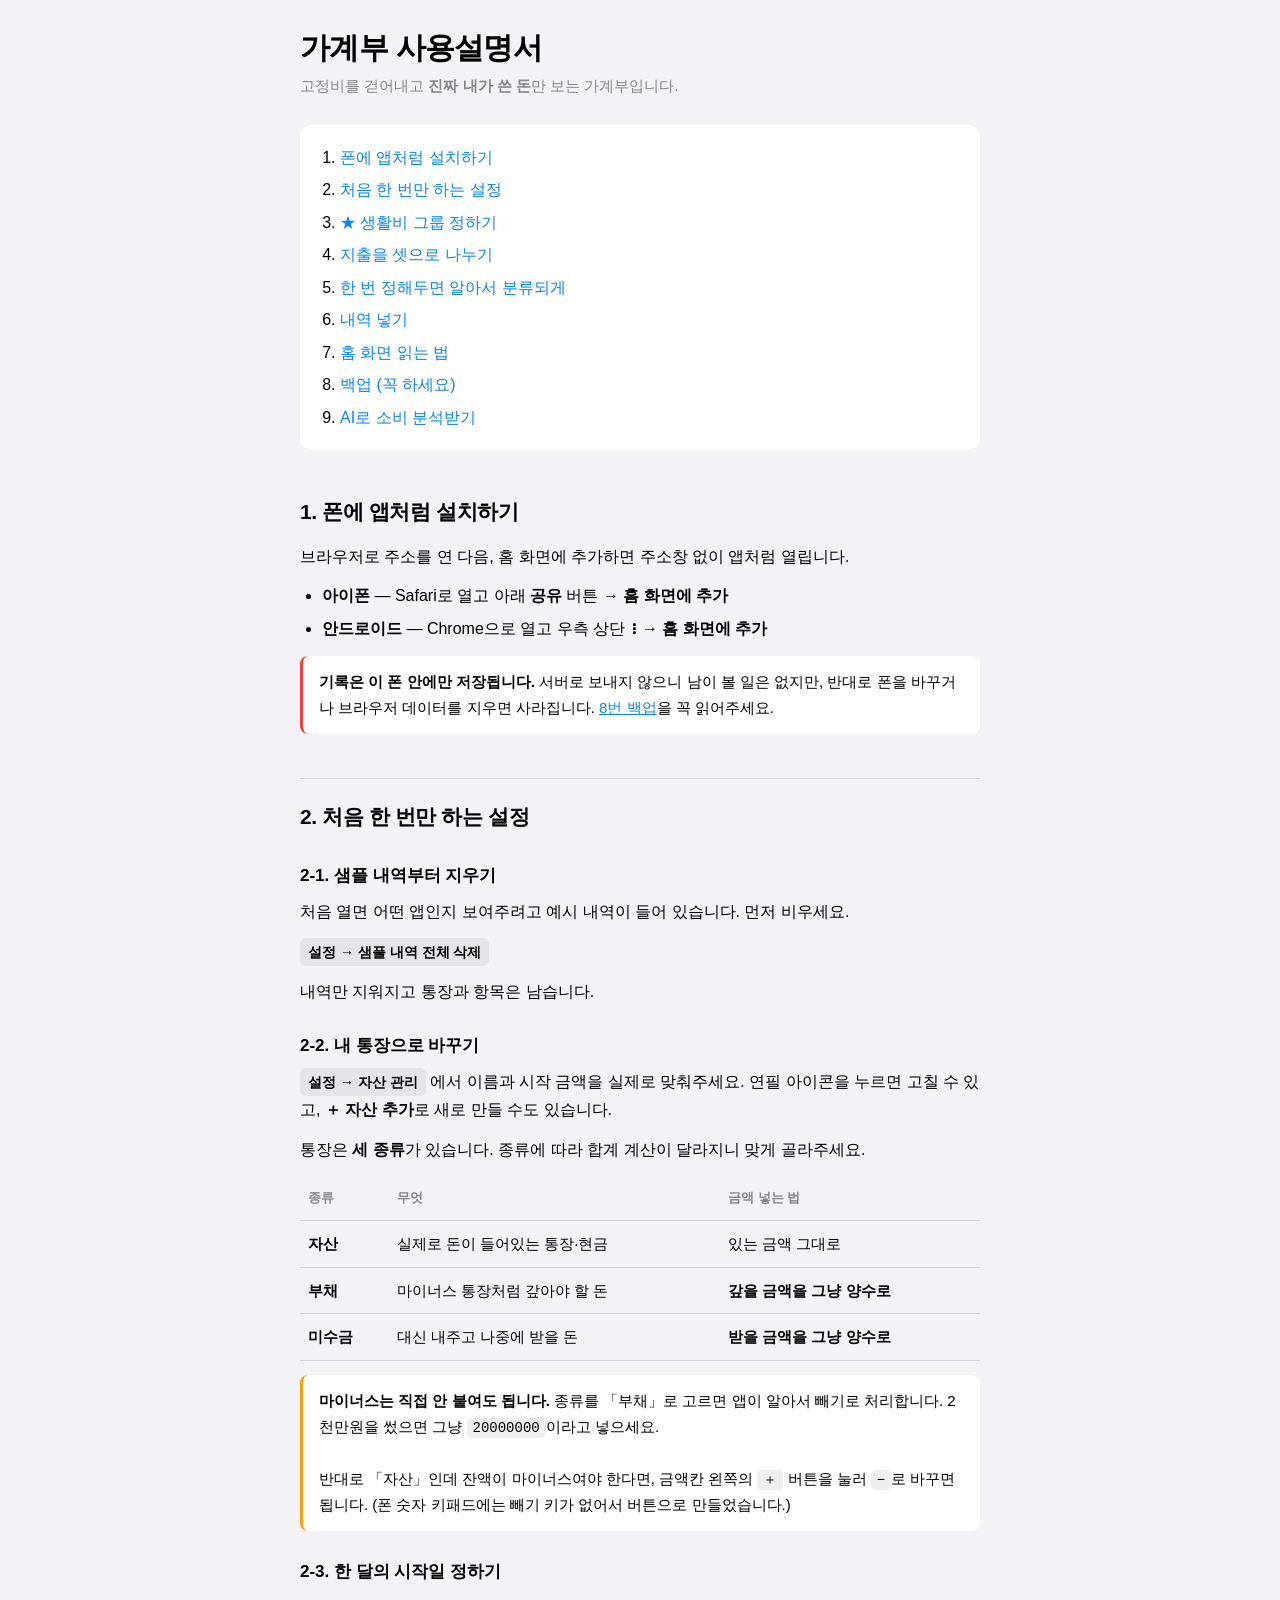
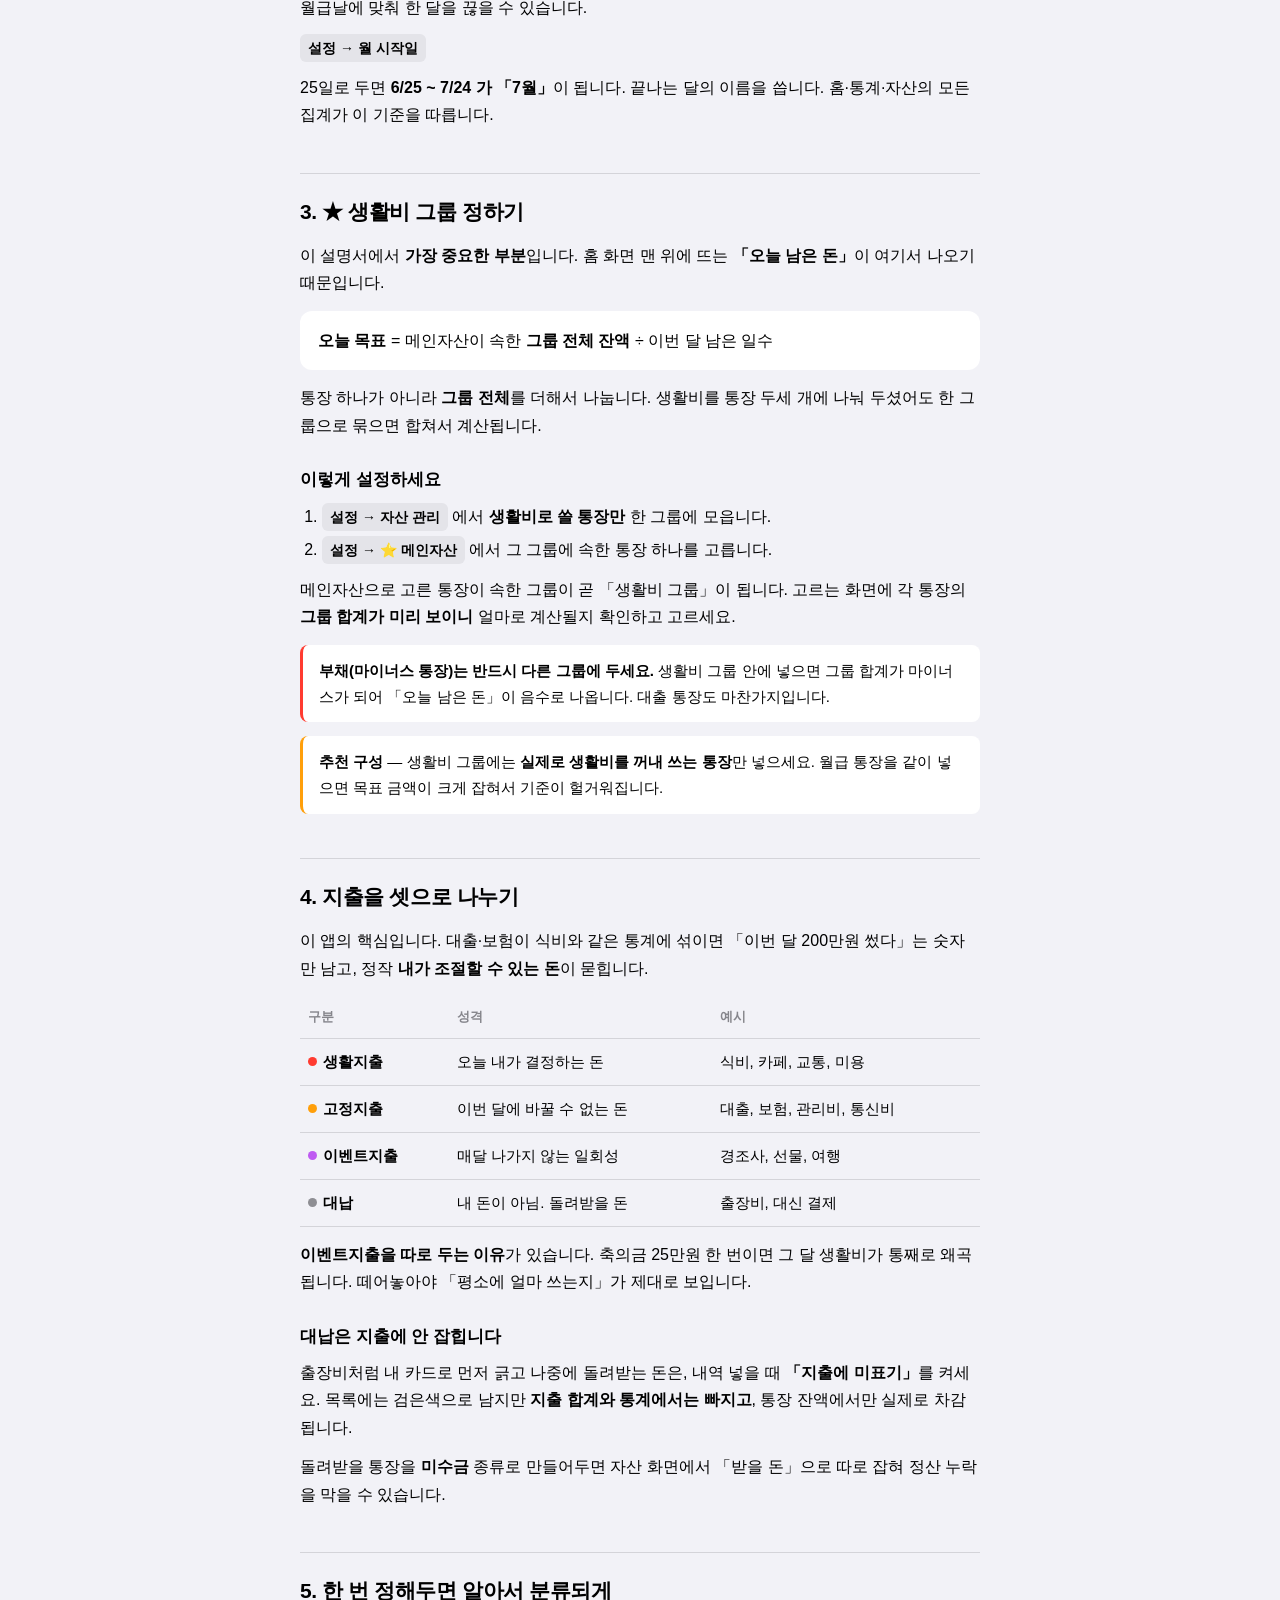
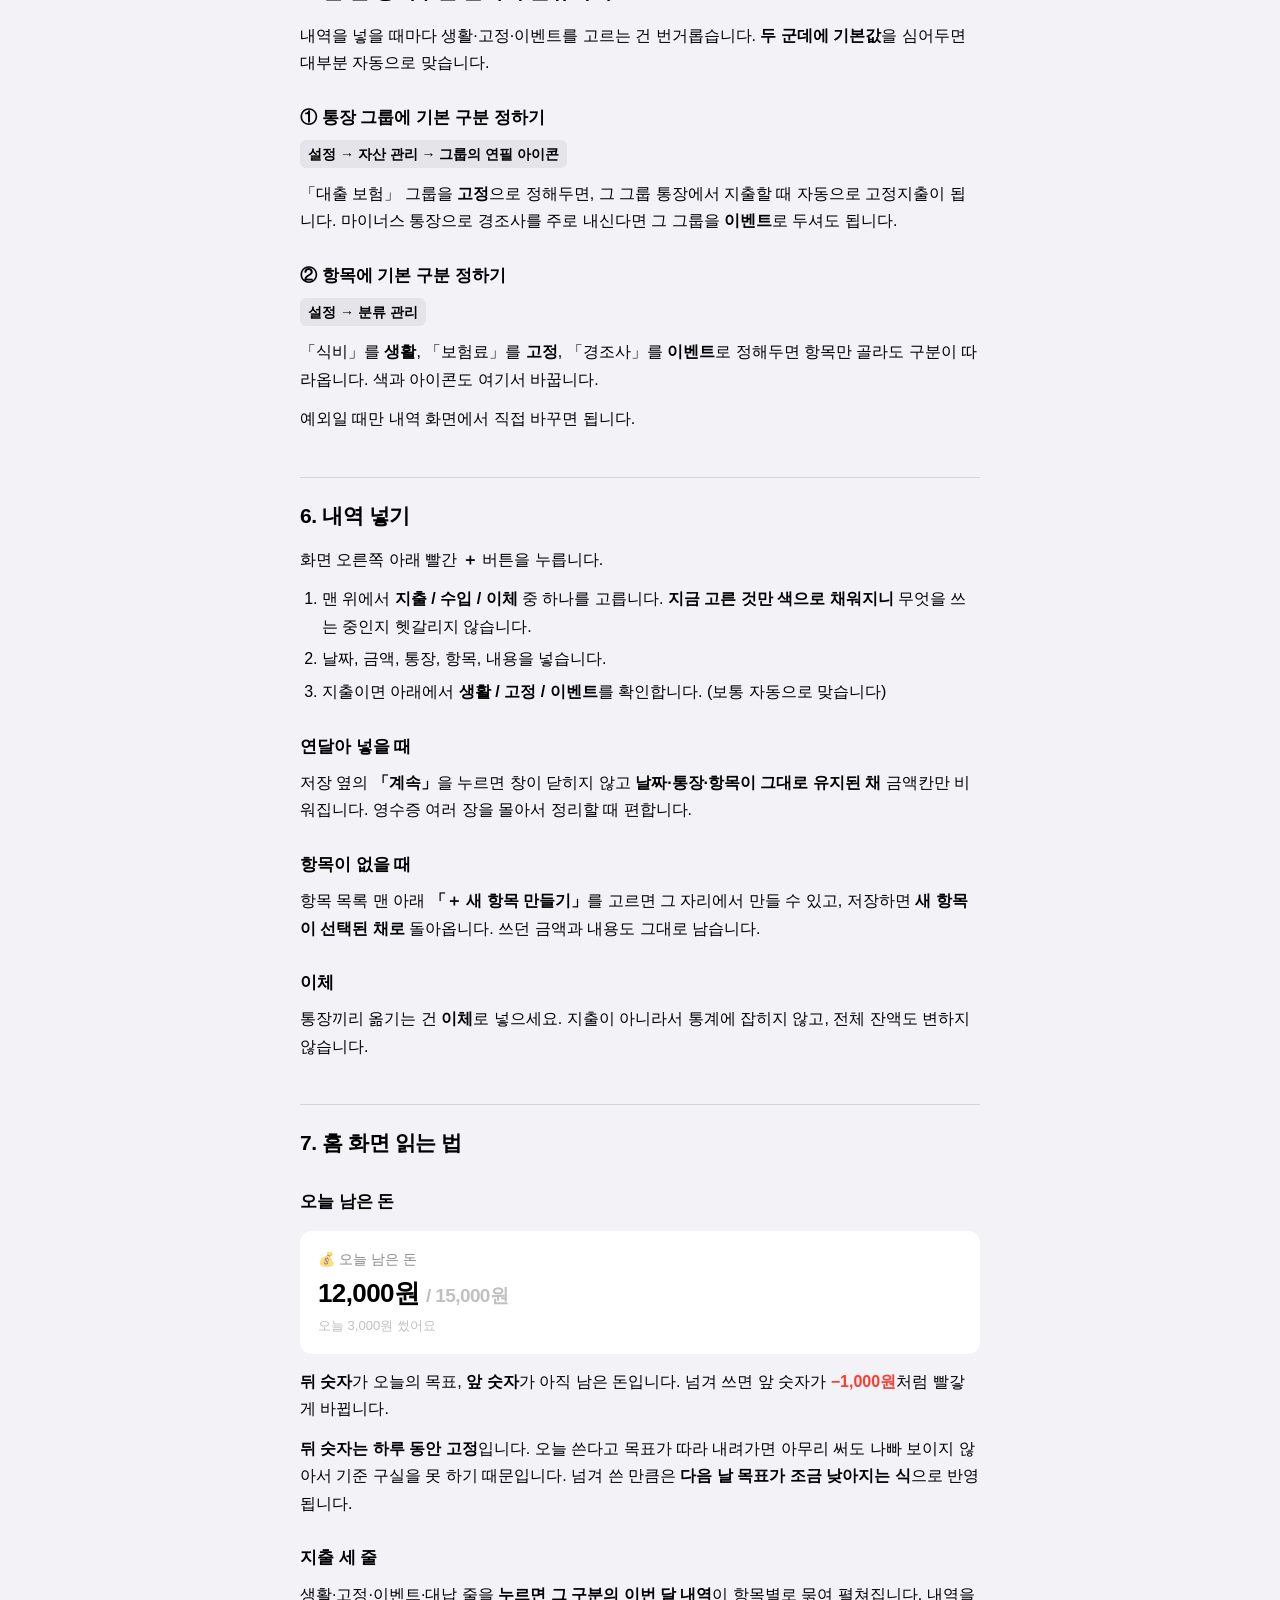
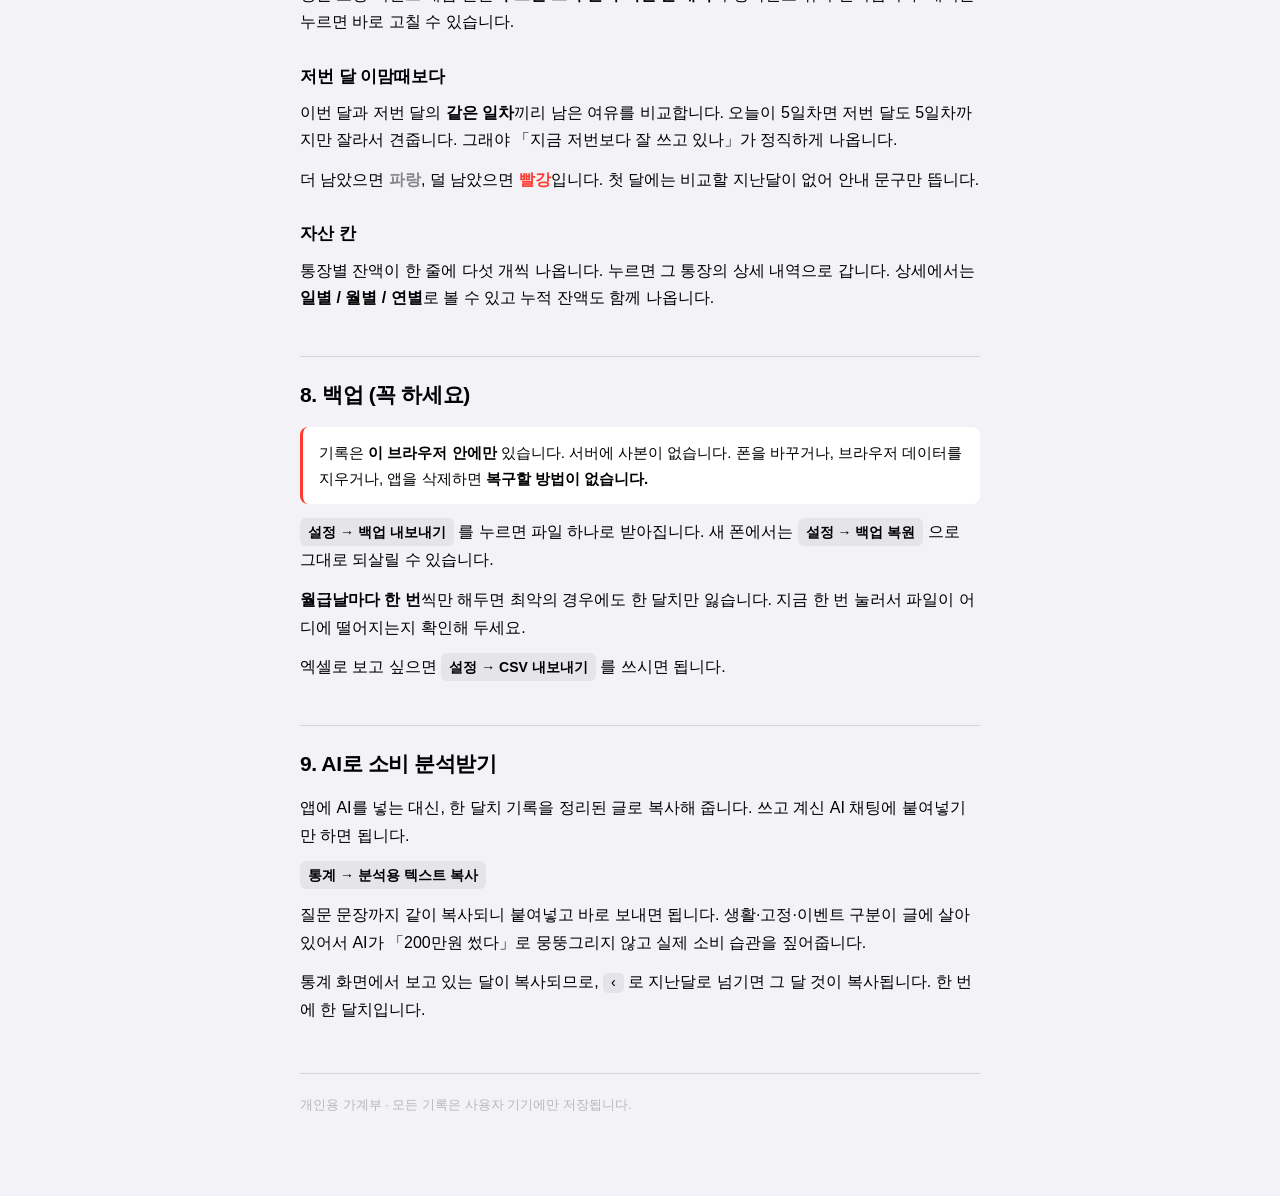
==== guide.html @ 05c611e8 "Docs: 사용설명서 페이지 추가 앱을 처음 접한 사람도 바로 쓸 수 있도록 guide.html 을 추가했다. 설정 맨 위에서 바로 열 수 있게 링크도 걸었다.  다룬 내용 - 홈" ====
<!DOCTYPE html>
<html lang="ko">
<head>
<meta charset="utf-8">
<title>가계부 사용설명서</title>
<meta name="viewport" content="width=device-width,initial-scale=1,viewport-fit=cover">
<meta name="theme-color" content="#F2F2F7" media="(prefers-color-scheme: light)">
<meta name="theme-color" content="#000000" media="(prefers-color-scheme: dark)">
<style>
:root{
  --bg:#F2F2F7; --card:#fff; --sep:rgba(60,60,67,.16);
  --label:#000; --label-2:rgba(60,60,67,.6); --label-3:rgba(60,60,67,.32);
  --fill:rgba(120,120,128,.12);
  --living:#FF3B30; --fixed:#FF9F0A; --event:#BF5AF2; --income:#0A84FF; --muted:#8E8E93;
}
@media (prefers-color-scheme:dark){
  :root{
    --bg:#000; --card:#1C1C1E; --sep:rgba(84,84,88,.5);
    --label:#fff; --label-2:rgba(235,235,245,.6); --label-3:rgba(235,235,245,.3);
    --fill:rgba(120,120,128,.24);
  }
}
*{box-sizing:border-box;-webkit-text-size-adjust:100%;}
body{
  margin:0;background:var(--bg);color:var(--label);
  font-family:-apple-system,BlinkMacSystemFont,"Apple SD Gothic Neo","Pretendard","Noto Sans KR",sans-serif;
  font-size:16px;line-height:1.72;-webkit-font-smoothing:antialiased;
}
.wrap{max-width:720px;margin:0 auto;padding:28px 20px 80px;}
h1{font-size:30px;line-height:1.3;letter-spacing:-.7px;margin:0 0 6px;}
.sub{color:var(--label-2);font-size:15px;margin:0 0 26px;}
h2{
  font-size:21px;letter-spacing:-.4px;margin:44px 0 12px;padding-top:20px;
  border-top:1px solid var(--sep);
}
h2:first-of-type{border-top:0;padding-top:0;}
h3{font-size:17px;margin:26px 0 8px;}
p{margin:0 0 12px;}
ul,ol{margin:0 0 12px;padding-left:22px;}
li{margin:5px 0;}
b{font-weight:600;}
code{
  background:var(--fill);padding:2px 6px;border-radius:5px;
  font-size:14px;font-family:ui-monospace,SFMono-Regular,Menlo,monospace;
}
a{color:var(--income);}
.card{background:var(--card);border-radius:12px;padding:16px 18px;margin:14px 0;}
.note{
  background:var(--card);border-left:3px solid var(--income);
  border-radius:8px;padding:13px 16px;margin:14px 0;font-size:15px;
}
.warn{border-left-color:var(--living);}
.tip{border-left-color:var(--fixed);}
table{width:100%;border-collapse:collapse;margin:14px 0;font-size:15px;}
th,td{text-align:left;padding:10px 8px;border-bottom:1px solid var(--sep);vertical-align:top;}
th{color:var(--label-2);font-weight:600;font-size:13px;}
.dot{display:inline-block;width:9px;height:9px;border-radius:50%;margin-right:6px;vertical-align:1px;}
.d-living{background:var(--living)} .d-fixed{background:var(--fixed)}
.d-event{background:var(--event)}  .d-pass{background:var(--muted)}
.path{
  display:inline-block;background:var(--fill);border-radius:6px;
  padding:2px 8px;font-size:14px;font-weight:600;white-space:nowrap;
}
.toc{background:var(--card);border-radius:12px;padding:14px 20px;margin:0 0 8px;}
.toc ol{margin:0;padding-left:20px;}
.toc a{text-decoration:none;}
.big{font-size:26px;font-weight:700;letter-spacing:-.6px;}
.mono{font-variant-numeric:tabular-nums;}
.screen{
  background:var(--card);border-radius:12px;padding:16px 18px;margin:14px 0;
  font-variant-numeric:tabular-nums;
}
.screen .row{display:flex;justify-content:space-between;padding:4px 0;font-size:15px;}
.c-living{color:var(--living)} .c-fixed{color:var(--fixed)}
.c-event{color:var(--event)} .c-muted{color:var(--muted)}
.c-2{color:var(--label-2)} .c-3{color:var(--label-3)}
footer{margin-top:50px;padding-top:20px;border-top:1px solid var(--sep);color:var(--label-3);font-size:13px;}
</style>
</head>
<body>
<div class="wrap">

<h1>가계부 사용설명서</h1>
<p class="sub">고정비를 걷어내고 <b>진짜 내가 쓴 돈</b>만 보는 가계부입니다.</p>

<div class="toc">
<ol>
  <li><a href="#start">폰에 앱처럼 설치하기</a></li>
  <li><a href="#setup">처음 한 번만 하는 설정</a></li>
  <li><a href="#group">★ 생활비 그룹 정하기</a></li>
  <li><a href="#bucket">지출을 셋으로 나누기</a></li>
  <li><a href="#auto">한 번 정해두면 알아서 분류되게</a></li>
  <li><a href="#add">내역 넣기</a></li>
  <li><a href="#home">홈 화면 읽는 법</a></li>
  <li><a href="#backup">백업 (꼭 하세요)</a></li>
  <li><a href="#ai">AI로 소비 분석받기</a></li>
</ol>
</div>


<h2 id="start">1. 폰에 앱처럼 설치하기</h2>
<p>브라우저로 주소를 연 다음, 홈 화면에 추가하면 주소창 없이 앱처럼 열립니다.</p>
<ul>
  <li><b>아이폰</b> — Safari로 열고 아래 <b>공유</b> 버튼 → <b>홈 화면에 추가</b></li>
  <li><b>안드로이드</b> — Chrome으로 열고 우측 상단 <b>⋮</b> → <b>홈 화면에 추가</b></li>
</ul>

<div class="note warn">
<b>기록은 이 폰 안에만 저장됩니다.</b> 서버로 보내지 않으니 남이 볼 일은 없지만,
반대로 폰을 바꾸거나 브라우저 데이터를 지우면 사라집니다.
<a href="#backup">8번 백업</a>을 꼭 읽어주세요.
</div>


<h2 id="setup">2. 처음 한 번만 하는 설정</h2>

<h3>2-1. 샘플 내역부터 지우기</h3>
<p>처음 열면 어떤 앱인지 보여주려고 예시 내역이 들어 있습니다. 먼저 비우세요.</p>
<p><span class="path">설정 → 샘플 내역 전체 삭제</span></p>
<p>내역만 지워지고 통장과 항목은 남습니다.</p>

<h3>2-2. 내 통장으로 바꾸기</h3>
<p><span class="path">설정 → 자산 관리</span> 에서 이름과 시작 금액을 실제로 맞춰주세요.
연필 아이콘을 누르면 고칠 수 있고, <b>＋ 자산 추가</b>로 새로 만들 수도 있습니다.</p>

<p>통장은 <b>세 종류</b>가 있습니다. 종류에 따라 합계 계산이 달라지니 맞게 골라주세요.</p>
<table>
<tr><th>종류</th><th>무엇</th><th>금액 넣는 법</th></tr>
<tr><td><b>자산</b></td><td>실제로 돈이 들어있는 통장·현금</td><td>있는 금액 그대로</td></tr>
<tr><td><b>부채</b></td><td>마이너스 통장처럼 갚아야 할 돈</td><td><b>갚을 금액을 그냥 양수로</b></td></tr>
<tr><td><b>미수금</b></td><td>대신 내주고 나중에 받을 돈</td><td><b>받을 금액을 그냥 양수로</b></td></tr>
</table>

<div class="note tip">
<b>마이너스는 직접 안 붙여도 됩니다.</b> 종류를 「부채」로 고르면 앱이 알아서 빼기로 처리합니다.
2천만원을 썼으면 그냥 <code>20000000</code>이라고 넣으세요.<br><br>
반대로 「자산」인데 잔액이 마이너스여야 한다면, 금액칸 왼쪽의
<code>＋</code> 버튼을 눌러 <code>−</code>로 바꾸면 됩니다.
(폰 숫자 키패드에는 빼기 키가 없어서 버튼으로 만들었습니다.)
</div>

<h3>2-3. 한 달의 시작일 정하기</h3>
<p>월급날에 맞춰 한 달을 끊을 수 있습니다.</p>
<p><span class="path">설정 → 월 시작일</span></p>
<p>25일로 두면 <b>6/25 ~ 7/24 가 「7월」</b>이 됩니다. 끝나는 달의 이름을 씁니다.
홈·통계·자산의 모든 집계가 이 기준을 따릅니다.</p>


<h2 id="group">3. ★ 생활비 그룹 정하기</h2>
<p>이 설명서에서 <b>가장 중요한 부분</b>입니다.
홈 화면 맨 위에 뜨는 <b>「오늘 남은 돈」</b>이 여기서 나오기 때문입니다.</p>

<div class="card">
<p style="margin:0"><b>오늘 목표</b> = 메인자산이 속한 <b>그룹 전체 잔액</b> ÷ 이번 달 남은 일수</p>
</div>

<p>통장 하나가 아니라 <b>그룹 전체</b>를 더해서 나눕니다.
생활비를 통장 두세 개에 나눠 두셨어도 한 그룹으로 묶으면 합쳐서 계산됩니다.</p>

<h3>이렇게 설정하세요</h3>
<ol>
  <li><span class="path">설정 → 자산 관리</span> 에서 <b>생활비로 쓸 통장만</b> 한 그룹에 모읍니다.</li>
  <li><span class="path">설정 → ⭐ 메인자산</span> 에서 그 그룹에 속한 통장 하나를 고릅니다.</li>
</ol>
<p>메인자산으로 고른 통장이 속한 그룹이 곧 「생활비 그룹」이 됩니다.
고르는 화면에 각 통장의 <b>그룹 합계가 미리 보이니</b> 얼마로 계산될지 확인하고 고르세요.</p>

<div class="note warn">
<b>부채(마이너스 통장)는 반드시 다른 그룹에 두세요.</b>
생활비 그룹 안에 넣으면 그룹 합계가 마이너스가 되어
「오늘 남은 돈」이 음수로 나옵니다. 대출 통장도 마찬가지입니다.
</div>

<div class="note tip">
<b>추천 구성</b> — 생활비 그룹에는 <b>실제로 생활비를 꺼내 쓰는 통장</b>만 넣으세요.
월급 통장을 같이 넣으면 목표 금액이 크게 잡혀서 기준이 헐거워집니다.
</div>


<h2 id="bucket">4. 지출을 셋으로 나누기</h2>
<p>이 앱의 핵심입니다. 대출·보험이 식비와 같은 통계에 섞이면
「이번 달 200만원 썼다」는 숫자만 남고, 정작 <b>내가 조절할 수 있는 돈</b>이 묻힙니다.</p>

<table>
<tr><th>구분</th><th>성격</th><th>예시</th></tr>
<tr>
  <td><span class="dot d-living"></span><b>생활지출</b></td>
  <td>오늘 내가 결정하는 돈</td>
  <td>식비, 카페, 교통, 미용</td>
</tr>
<tr>
  <td><span class="dot d-fixed"></span><b>고정지출</b></td>
  <td>이번 달에 바꿀 수 없는 돈</td>
  <td>대출, 보험, 관리비, 통신비</td>
</tr>
<tr>
  <td><span class="dot d-event"></span><b>이벤트지출</b></td>
  <td>매달 나가지 않는 일회성</td>
  <td>경조사, 선물, 여행</td>
</tr>
<tr>
  <td><span class="dot d-pass"></span><b>대납</b></td>
  <td>내 돈이 아님. 돌려받을 돈</td>
  <td>출장비, 대신 결제</td>
</tr>
</table>

<p><b>이벤트지출을 따로 두는 이유</b>가 있습니다.
축의금 25만원 한 번이면 그 달 생활비가 통째로 왜곡됩니다.
떼어놓아야 「평소에 얼마 쓰는지」가 제대로 보입니다.</p>

<h3>대납은 지출에 안 잡힙니다</h3>
<p>출장비처럼 내 카드로 먼저 긁고 나중에 돌려받는 돈은,
내역 넣을 때 <b>「지출에 미표기」</b>를 켜세요.
목록에는 검은색으로 남지만 <b>지출 합계와 통계에서는 빠지고</b>,
통장 잔액에서만 실제로 차감됩니다.</p>
<p>돌려받을 통장을 <b>미수금</b> 종류로 만들어두면
자산 화면에서 「받을 돈」으로 따로 잡혀 정산 누락을 막을 수 있습니다.</p>


<h2 id="auto">5. 한 번 정해두면 알아서 분류되게</h2>
<p>내역을 넣을 때마다 생활·고정·이벤트를 고르는 건 번거롭습니다.
<b>두 군데에 기본값</b>을 심어두면 대부분 자동으로 맞습니다.</p>

<h3>① 통장 그룹에 기본 구분 정하기</h3>
<p><span class="path">설정 → 자산 관리 → 그룹의 연필 아이콘</span></p>
<p>「대출 보험」 그룹을 <b>고정</b>으로 정해두면,
그 그룹 통장에서 지출할 때 자동으로 고정지출이 됩니다.
마이너스 통장으로 경조사를 주로 내신다면 그 그룹을 <b>이벤트</b>로 두셔도 됩니다.</p>

<h3>② 항목에 기본 구분 정하기</h3>
<p><span class="path">설정 → 분류 관리</span></p>
<p>「식비」를 <b>생활</b>, 「보험료」를 <b>고정</b>, 「경조사」를 <b>이벤트</b>로 정해두면
항목만 골라도 구분이 따라옵니다. 색과 아이콘도 여기서 바꿉니다.</p>

<p>예외일 때만 내역 화면에서 직접 바꾸면 됩니다.</p>


<h2 id="add">6. 내역 넣기</h2>
<p>화면 오른쪽 아래 빨간 <b>＋</b> 버튼을 누릅니다.</p>
<ol>
  <li>맨 위에서 <b>지출 / 수입 / 이체</b> 중 하나를 고릅니다.
      <b>지금 고른 것만 색으로 채워지니</b> 무엇을 쓰는 중인지 헷갈리지 않습니다.</li>
  <li>날짜, 금액, 통장, 항목, 내용을 넣습니다.</li>
  <li>지출이면 아래에서 <b>생활 / 고정 / 이벤트</b>를 확인합니다. (보통 자동으로 맞습니다)</li>
</ol>

<h3>연달아 넣을 때</h3>
<p>저장 옆의 <b>「계속」</b>을 누르면 창이 닫히지 않고
<b>날짜·통장·항목이 그대로 유지된 채</b> 금액칸만 비워집니다.
영수증 여러 장을 몰아서 정리할 때 편합니다.</p>

<h3>항목이 없을 때</h3>
<p>항목 목록 맨 아래 <b>「＋ 새 항목 만들기」</b>를 고르면
그 자리에서 만들 수 있고, 저장하면 <b>새 항목이 선택된 채로</b> 돌아옵니다.
쓰던 금액과 내용도 그대로 남습니다.</p>

<h3>이체</h3>
<p>통장끼리 옮기는 건 <b>이체</b>로 넣으세요. 지출이 아니라서 통계에 잡히지 않고,
전체 잔액도 변하지 않습니다.</p>


<h2 id="home">7. 홈 화면 읽는 법</h2>

<h3>오늘 남은 돈</h3>
<div class="screen">
  <div class="c-2" style="font-size:14px">💰 오늘 남은 돈</div>
  <div class="big mono">12,000원 <span class="c-3" style="font-size:19px">/ 15,000원</span></div>
  <div class="c-3" style="font-size:13px">오늘 3,000원 썼어요</div>
</div>
<p><b>뒤 숫자</b>가 오늘의 목표, <b>앞 숫자</b>가 아직 남은 돈입니다.
넘겨 쓰면 앞 숫자가 <span class="c-living"><b>−1,000원</b></span>처럼 빨갛게 바뀝니다.</p>
<p><b>뒤 숫자는 하루 동안 고정</b>입니다. 오늘 쓴다고 목표가 따라 내려가면
아무리 써도 나빠 보이지 않아서 기준 구실을 못 하기 때문입니다.
넘겨 쓴 만큼은 <b>다음 날 목표가 조금 낮아지는 식</b>으로 반영됩니다.</p>

<h3>지출 세 줄</h3>
<p>생활·고정·이벤트·대납 줄을 <b>누르면 그 구분의 이번 달 내역</b>이
항목별로 묶여 펼쳐집니다. 내역을 누르면 바로 고칠 수 있습니다.</p>

<h3>저번 달 이맘때보다</h3>
<p>이번 달과 저번 달의 <b>같은 일차</b>끼리 남은 여유를 비교합니다.
오늘이 5일차면 저번 달도 5일차까지만 잘라서 견줍니다.
그래야 「지금 저번보다 잘 쓰고 있나」가 정직하게 나옵니다.</p>
<p>더 남았으면 <span class="c-2"><b>파랑</b></span>,
덜 남았으면 <span class="c-living"><b>빨강</b></span>입니다.
첫 달에는 비교할 지난달이 없어 안내 문구만 뜹니다.</p>

<h3>자산 칸</h3>
<p>통장별 잔액이 한 줄에 다섯 개씩 나옵니다. 누르면 그 통장의 상세 내역으로 갑니다.
상세에서는 <b>일별 / 월별 / 연별</b>로 볼 수 있고 누적 잔액도 함께 나옵니다.</p>


<h2 id="backup">8. 백업 (꼭 하세요)</h2>
<div class="note warn">
기록은 <b>이 브라우저 안에만</b> 있습니다. 서버에 사본이 없습니다.
폰을 바꾸거나, 브라우저 데이터를 지우거나, 앱을 삭제하면 <b>복구할 방법이 없습니다.</b>
</div>
<p><span class="path">설정 → 백업 내보내기</span> 를 누르면 파일 하나로 받아집니다.
새 폰에서는 <span class="path">설정 → 백업 복원</span> 으로 그대로 되살릴 수 있습니다.</p>
<p><b>월급날마다 한 번</b>씩만 해두면 최악의 경우에도 한 달치만 잃습니다.
지금 한 번 눌러서 파일이 어디에 떨어지는지 확인해 두세요.</p>
<p>엑셀로 보고 싶으면 <span class="path">설정 → CSV 내보내기</span> 를 쓰시면 됩니다.</p>


<h2 id="ai">9. AI로 소비 분석받기</h2>
<p>앱에 AI를 넣는 대신, 한 달치 기록을 정리된 글로 복사해 줍니다.
쓰고 계신 AI 채팅에 붙여넣기만 하면 됩니다.</p>
<p><span class="path">통계 → 분석용 텍스트 복사</span></p>
<p>질문 문장까지 같이 복사되니 붙여넣고 바로 보내면 됩니다.
생활·고정·이벤트 구분이 글에 살아 있어서
AI가 「200만원 썼다」로 뭉뚱그리지 않고 실제 소비 습관을 짚어줍니다.</p>
<p>통계 화면에서 보고 있는 달이 복사되므로,
<code>‹</code> 로 지난달로 넘기면 그 달 것이 복사됩니다. 한 번에 한 달치입니다.</p>

<footer>
개인용 가계부 · 모든 기록은 사용자 기기에만 저장됩니다.
</footer>

</div>
</body>
</html>
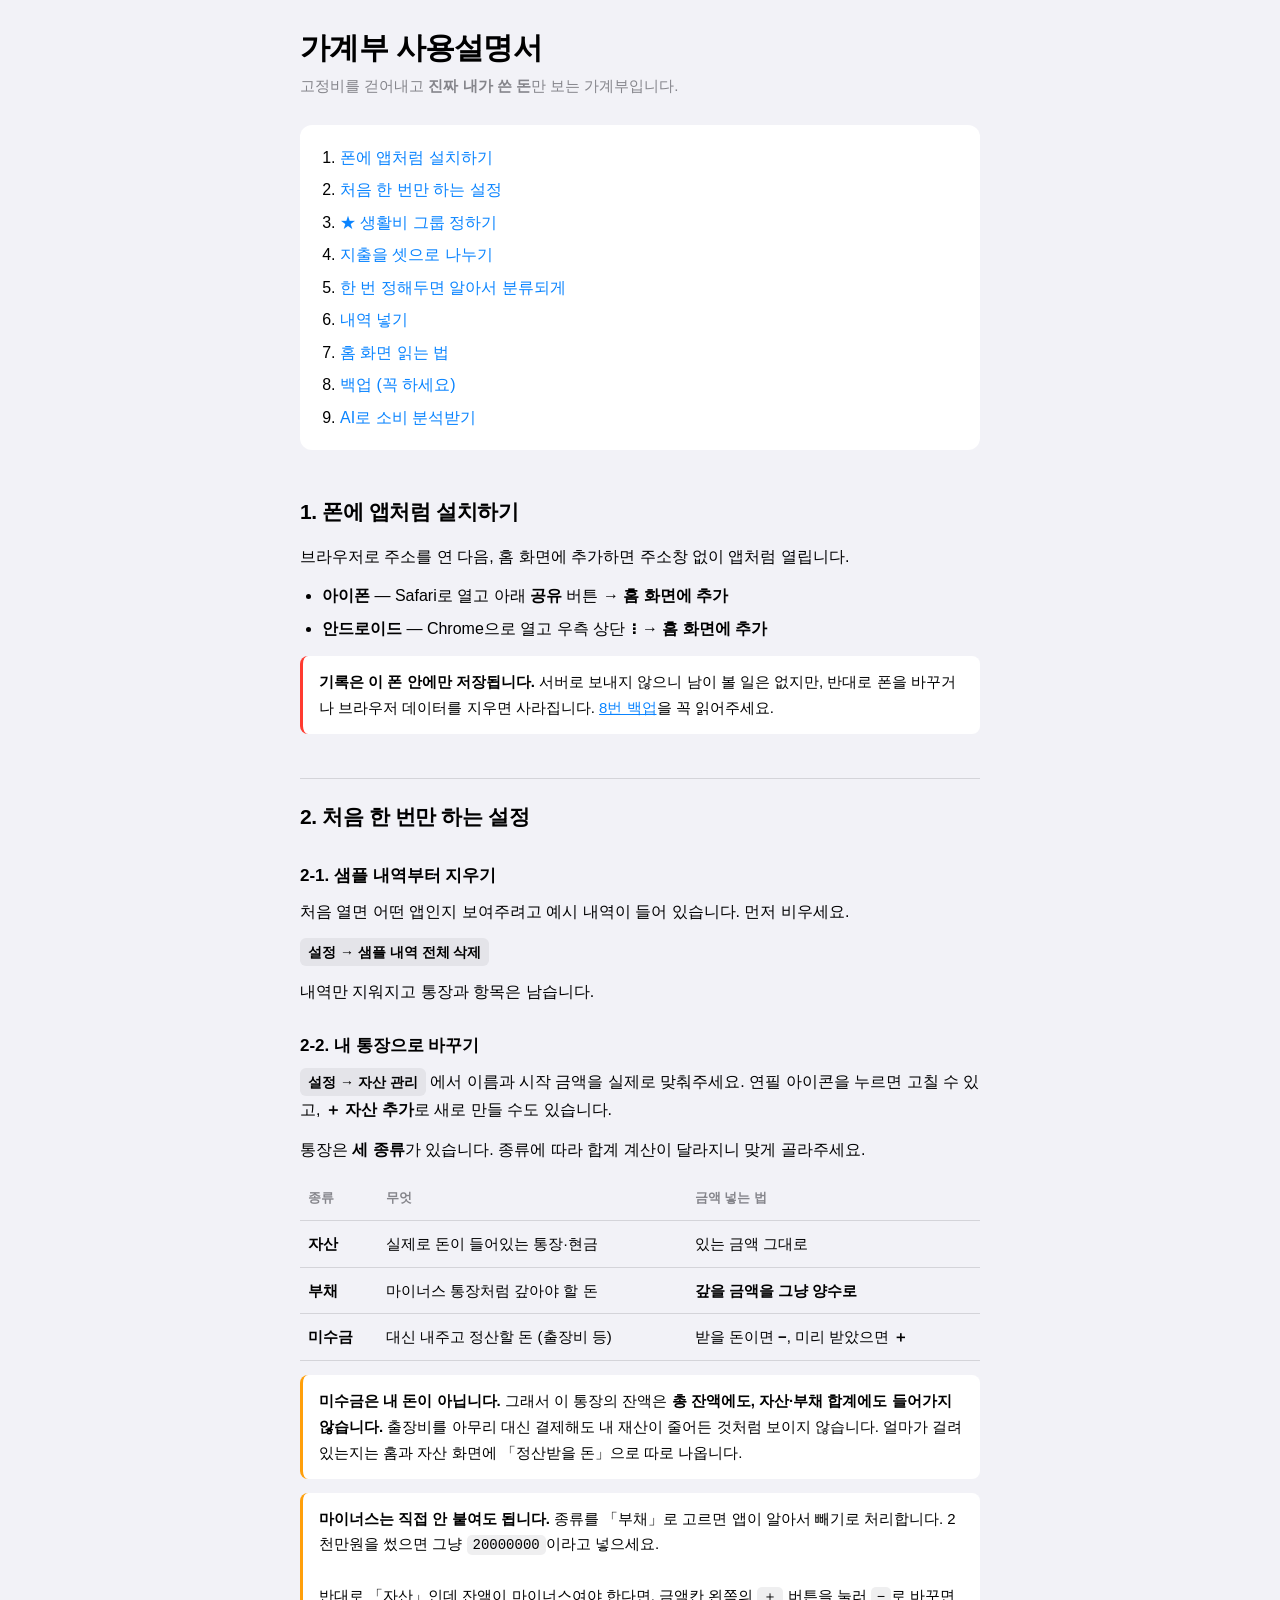
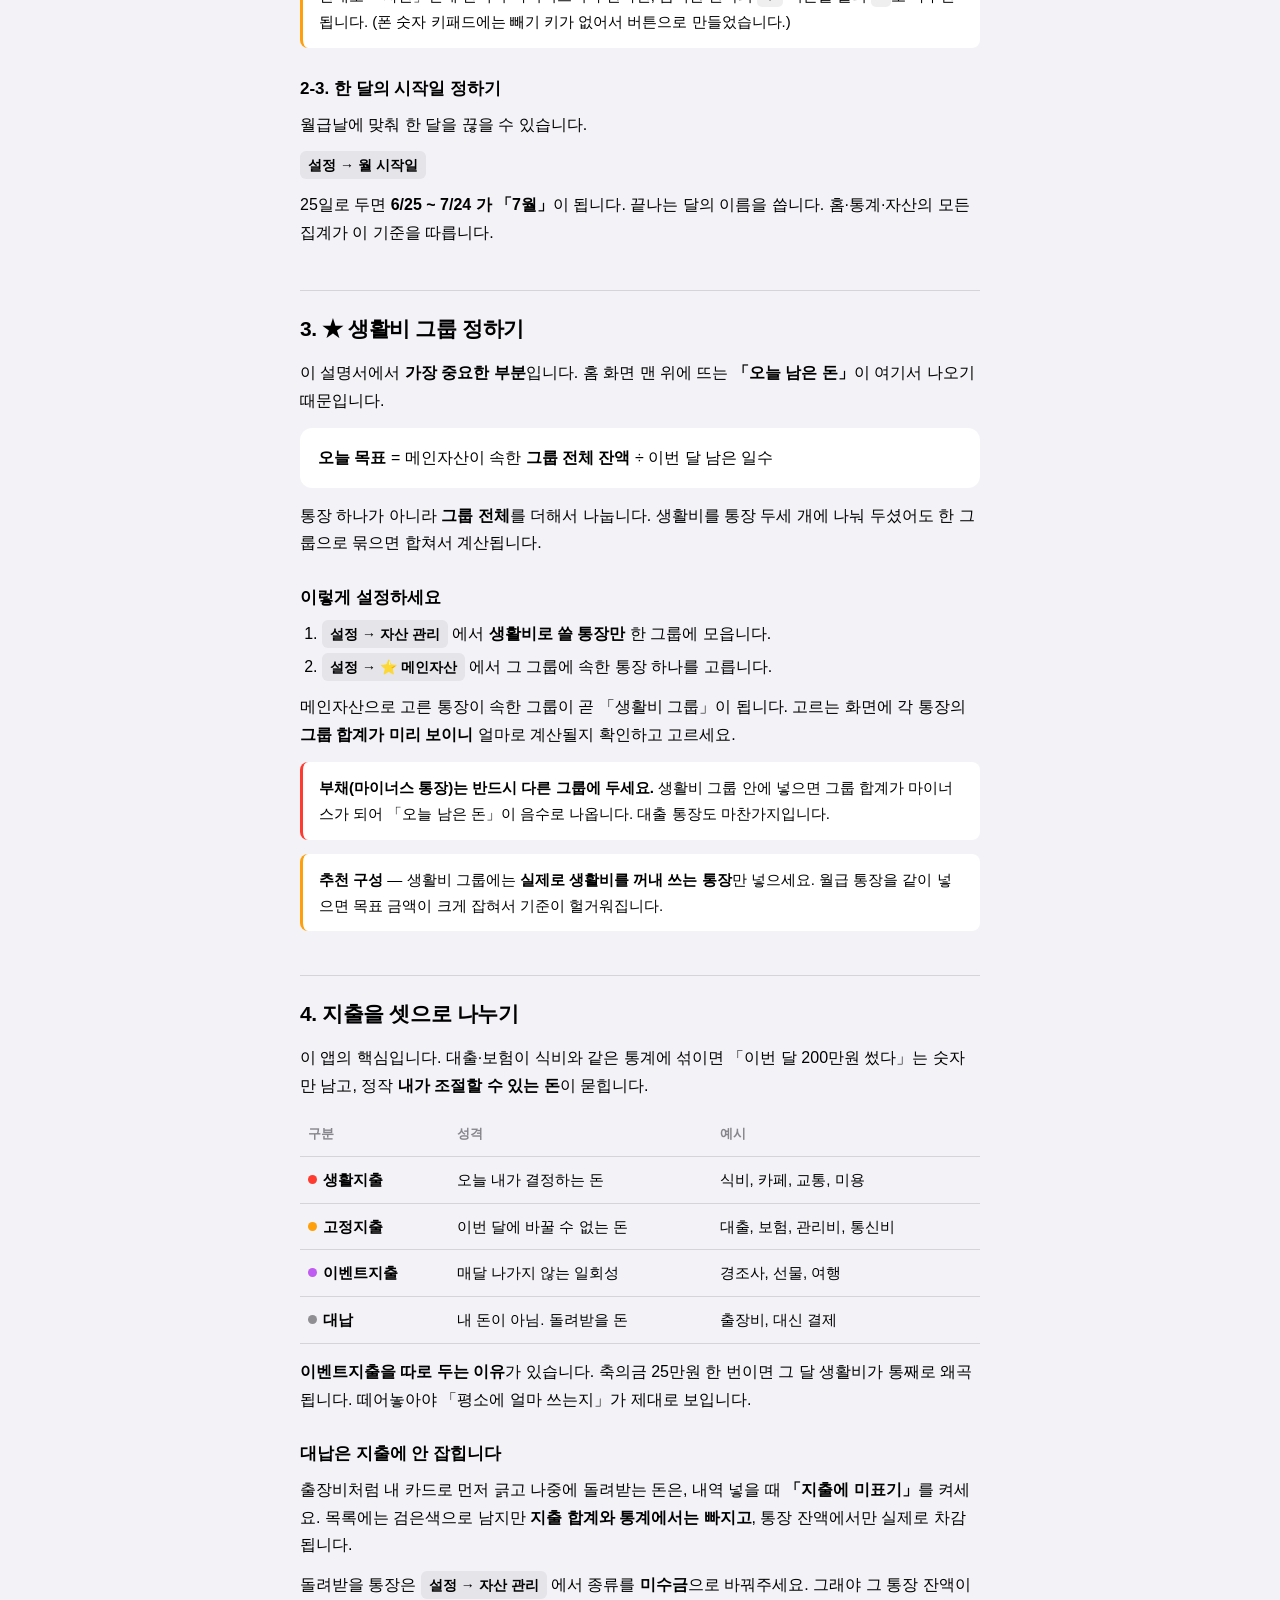
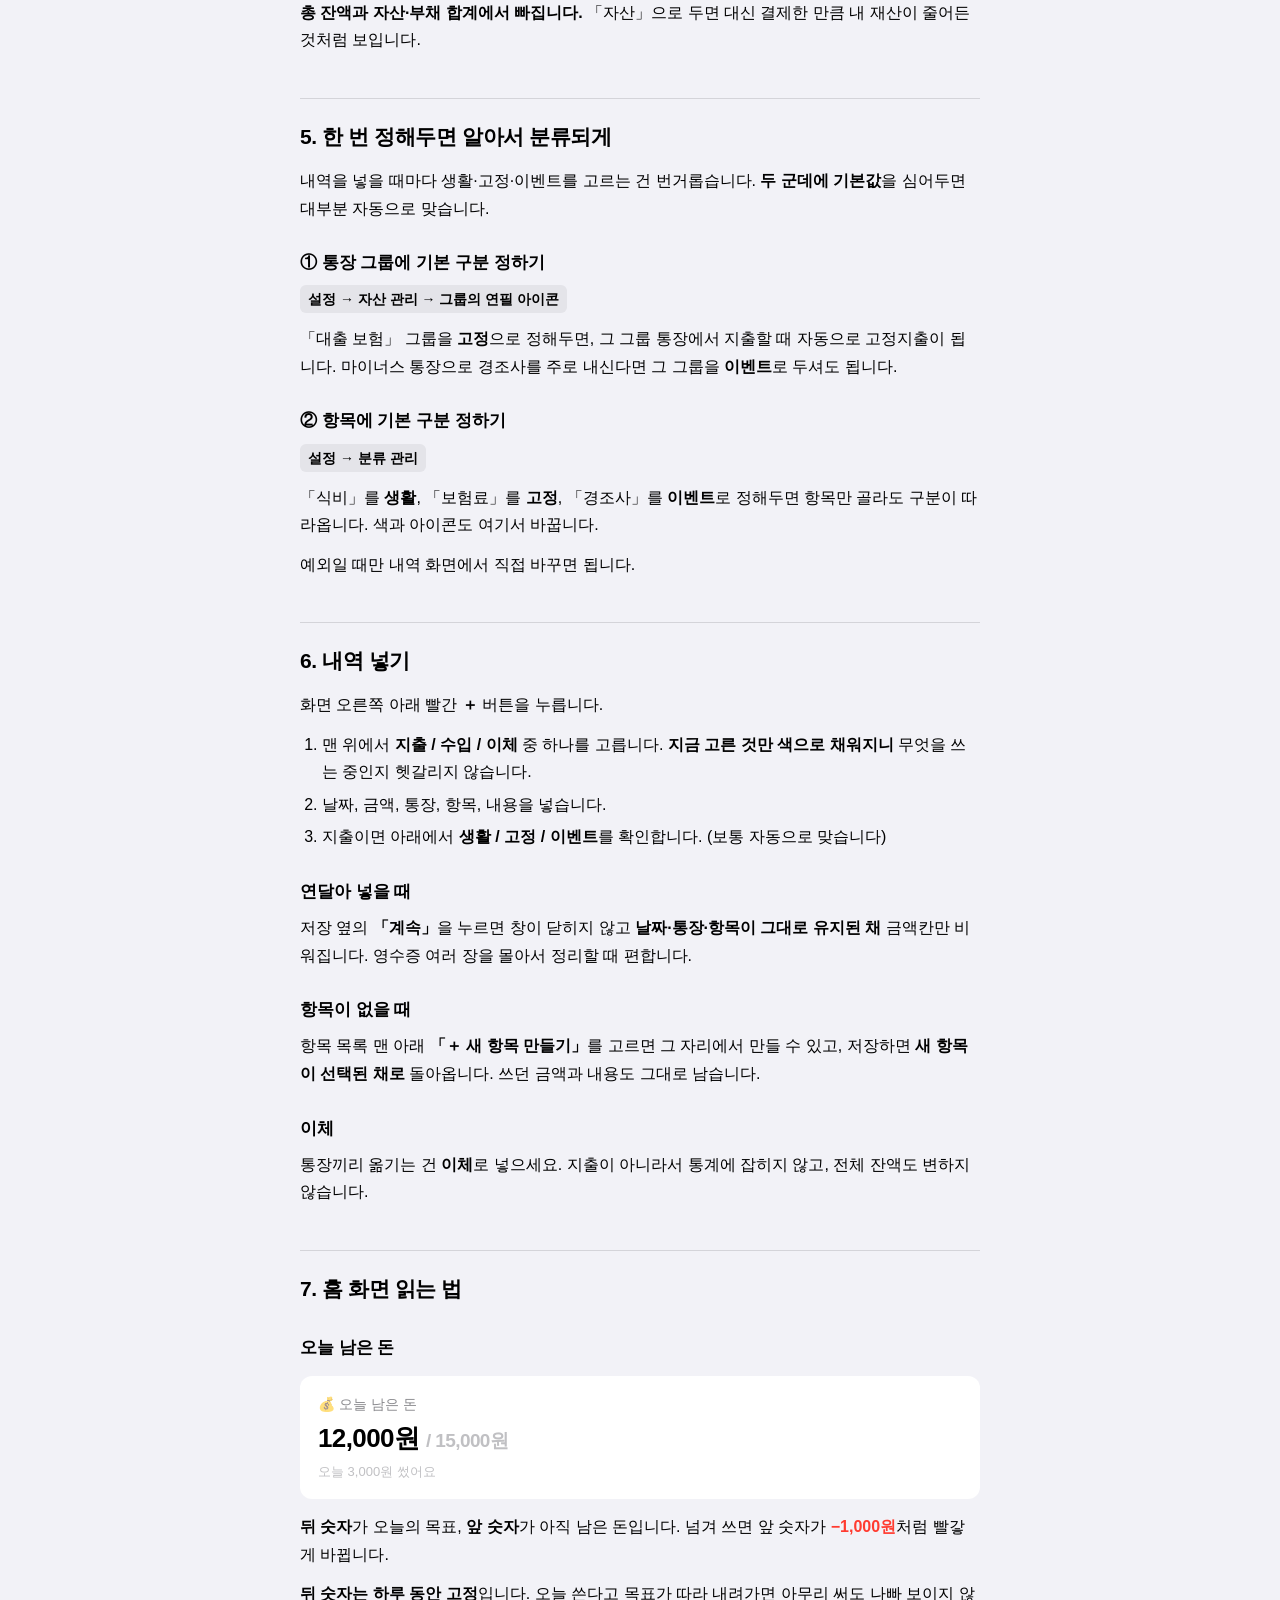
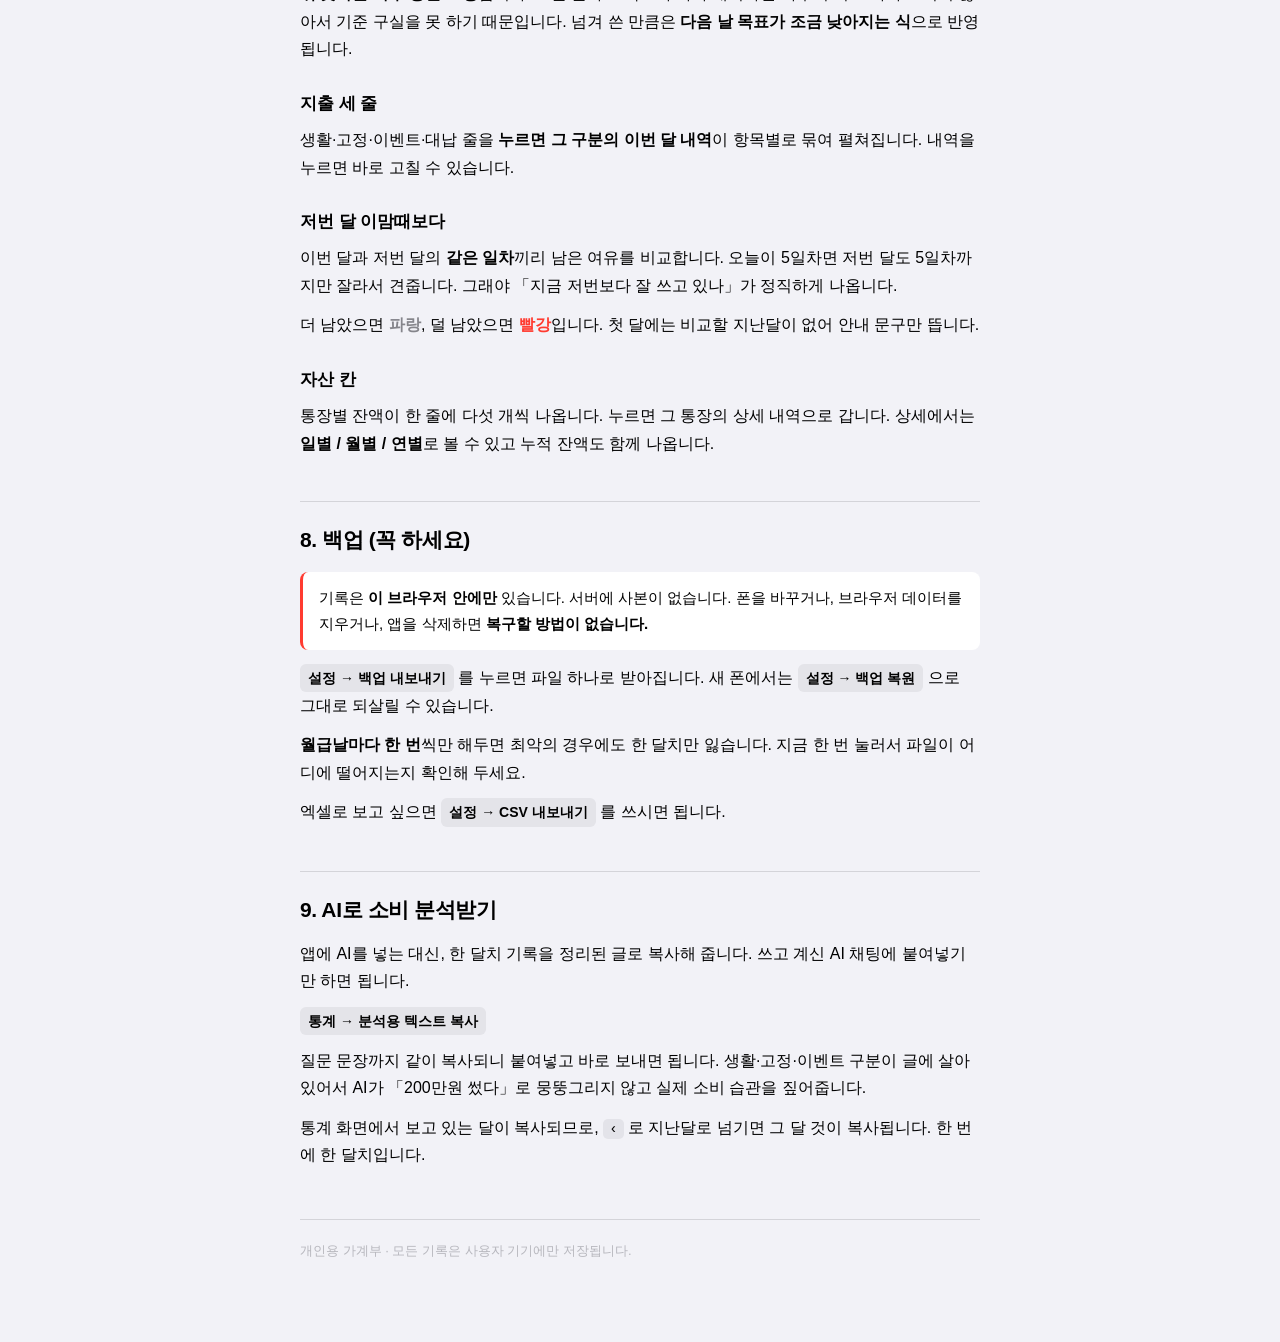
==== commit 268ed640: "Fix: 대납(미수금) 계정이 부호에 상관없이 총액에서 빠지게 대납 지출은 지출 합계에 안 잡히지만, 그 돈이 나간 통장을 「자산」 종류로 두면 잔액이 마이너스로 쌓여 총 잔액과 " ====
--- a/guide.html
+++ b/guide.html
@@ -128,8 +128,15 @@
 <tr><th>종류</th><th>무엇</th><th>금액 넣는 법</th></tr>
 <tr><td><b>자산</b></td><td>실제로 돈이 들어있는 통장·현금</td><td>있는 금액 그대로</td></tr>
 <tr><td><b>부채</b></td><td>마이너스 통장처럼 갚아야 할 돈</td><td><b>갚을 금액을 그냥 양수로</b></td></tr>
-<tr><td><b>미수금</b></td><td>대신 내주고 나중에 받을 돈</td><td><b>받을 금액을 그냥 양수로</b></td></tr>
+<tr><td><b>미수금</b></td><td>대신 내주고 정산할 돈 (출장비 등)</td><td>받을 돈이면 <b>−</b>, 미리 받았으면 <b>＋</b></td></tr>
 </table>
+
+<div class="note tip">
+<b>미수금은 내 돈이 아닙니다.</b> 그래서 이 통장의 잔액은
+<b>총 잔액에도, 자산·부채 합계에도 들어가지 않습니다.</b>
+출장비를 아무리 대신 결제해도 내 재산이 줄어든 것처럼 보이지 않습니다.
+얼마가 걸려 있는지는 홈과 자산 화면에 「정산받을 돈」으로 따로 나옵니다.
+</div>
 
 <div class="note tip">
 <b>마이너스는 직접 안 붙여도 됩니다.</b> 종류를 「부채」로 고르면 앱이 알아서 빼기로 처리합니다.
@@ -214,8 +221,10 @@
 내역 넣을 때 <b>「지출에 미표기」</b>를 켜세요.
 목록에는 검은색으로 남지만 <b>지출 합계와 통계에서는 빠지고</b>,
 통장 잔액에서만 실제로 차감됩니다.</p>
-<p>돌려받을 통장을 <b>미수금</b> 종류로 만들어두면
-자산 화면에서 「받을 돈」으로 따로 잡혀 정산 누락을 막을 수 있습니다.</p>
+<p>돌려받을 통장은 <span class="path">설정 → 자산 관리</span> 에서
+종류를 <b>미수금</b>으로 바꿔주세요. 그래야 그 통장 잔액이
+<b>총 잔액과 자산·부채 합계에서 빠집니다.</b>
+「자산」으로 두면 대신 결제한 만큼 내 재산이 줄어든 것처럼 보입니다.</p>
 
 
 <h2 id="auto">5. 한 번 정해두면 알아서 분류되게</h2>
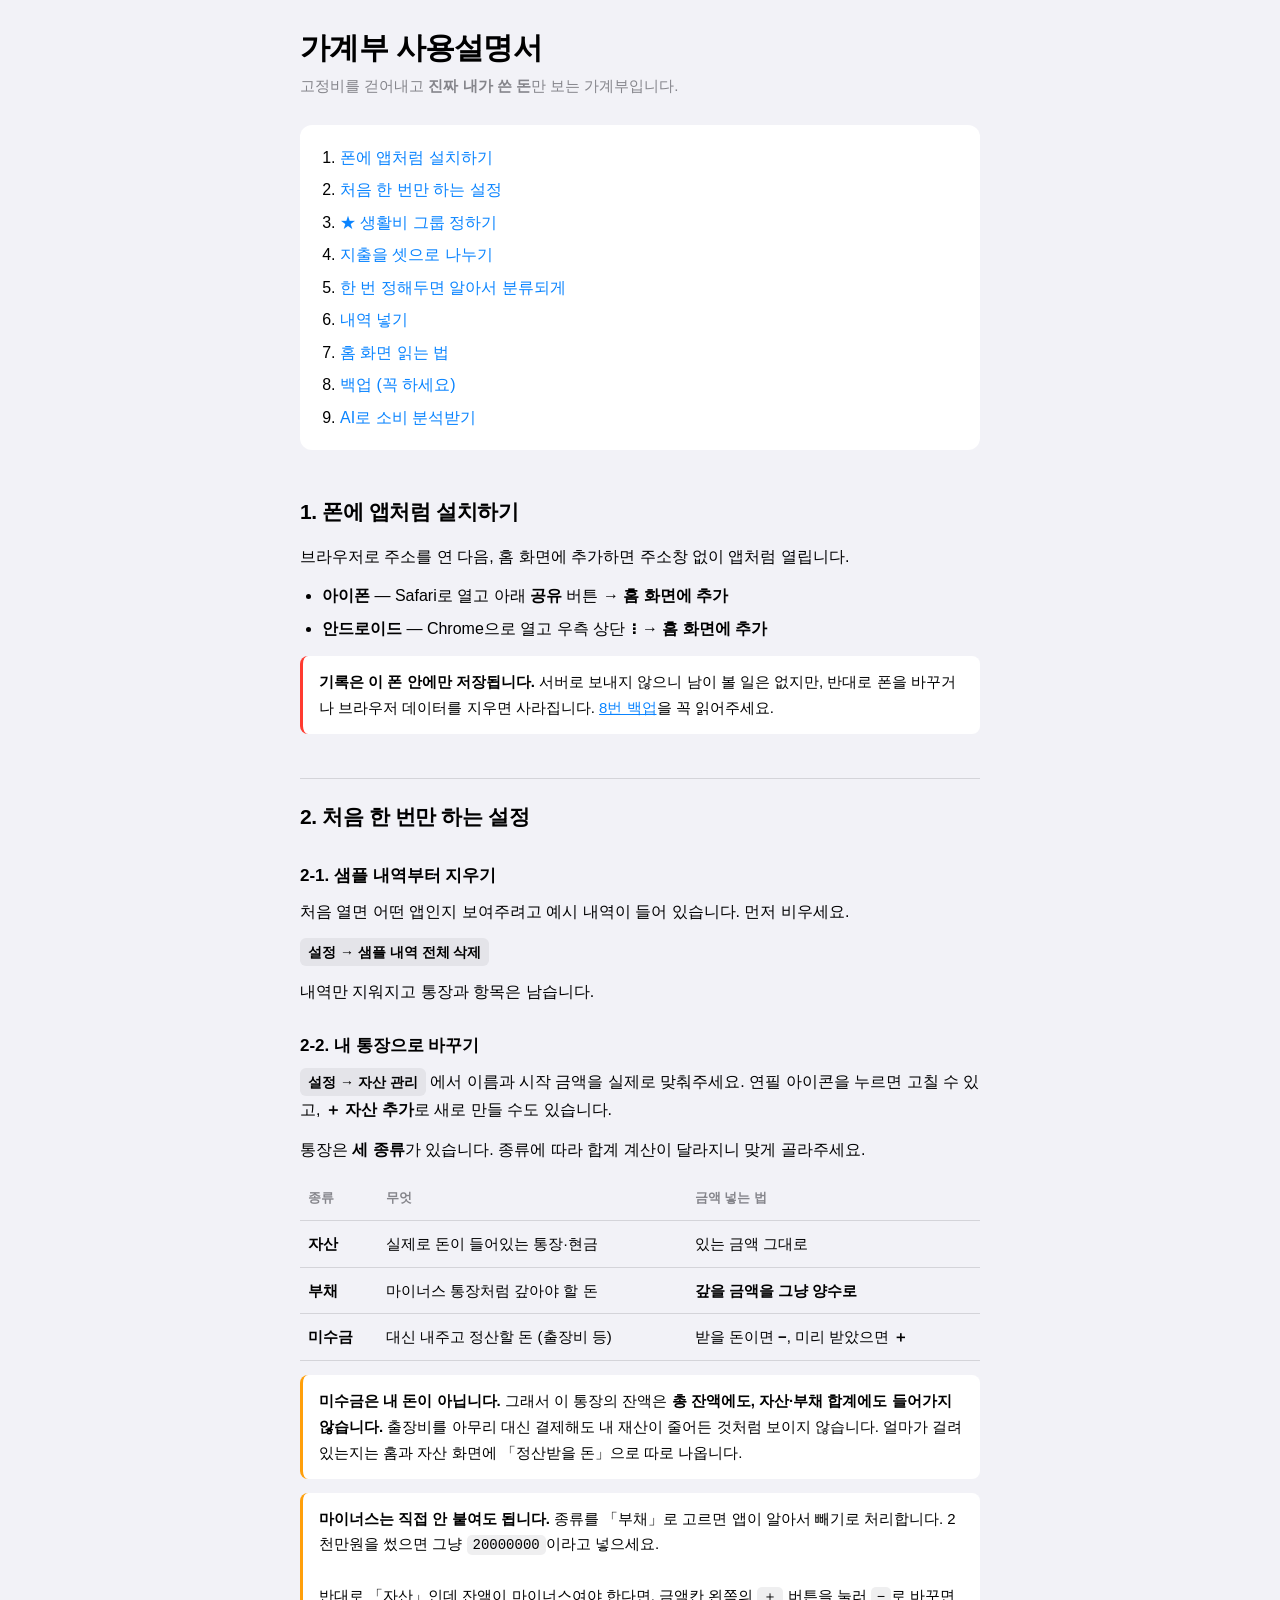
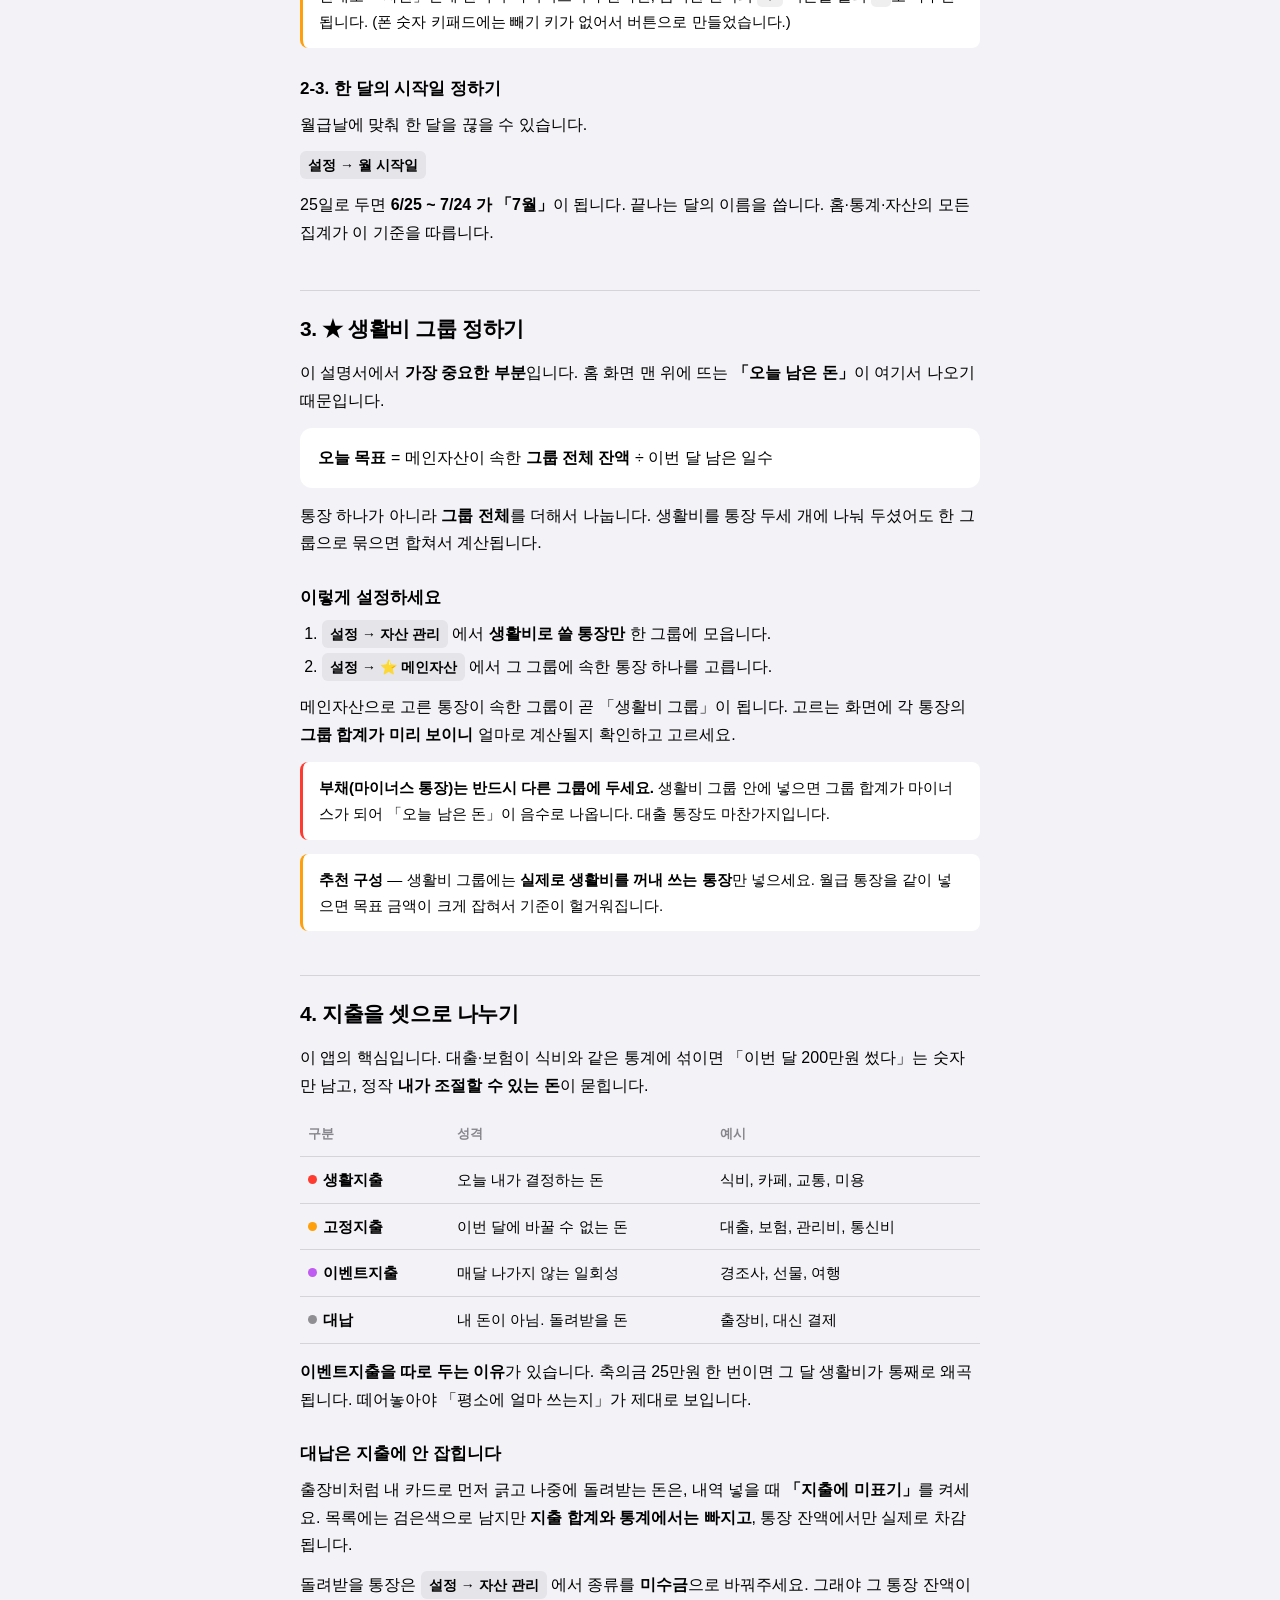
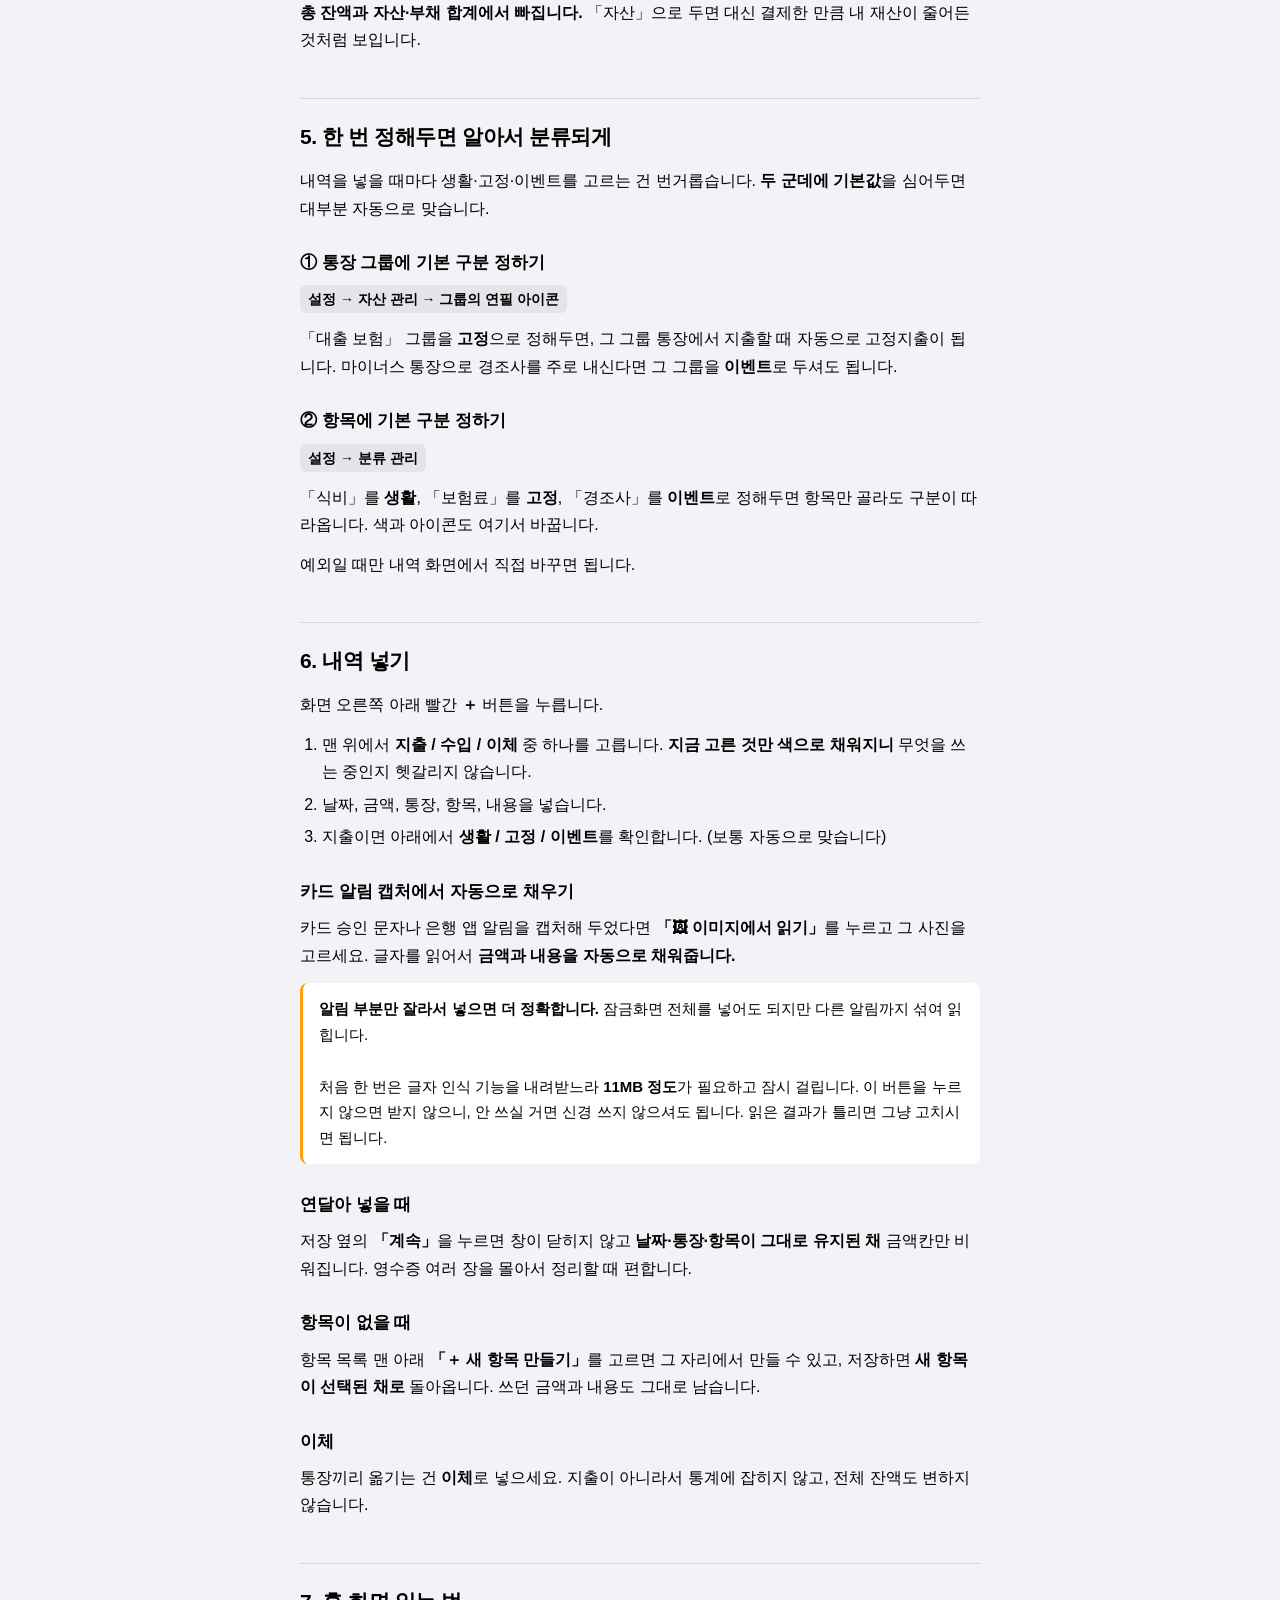
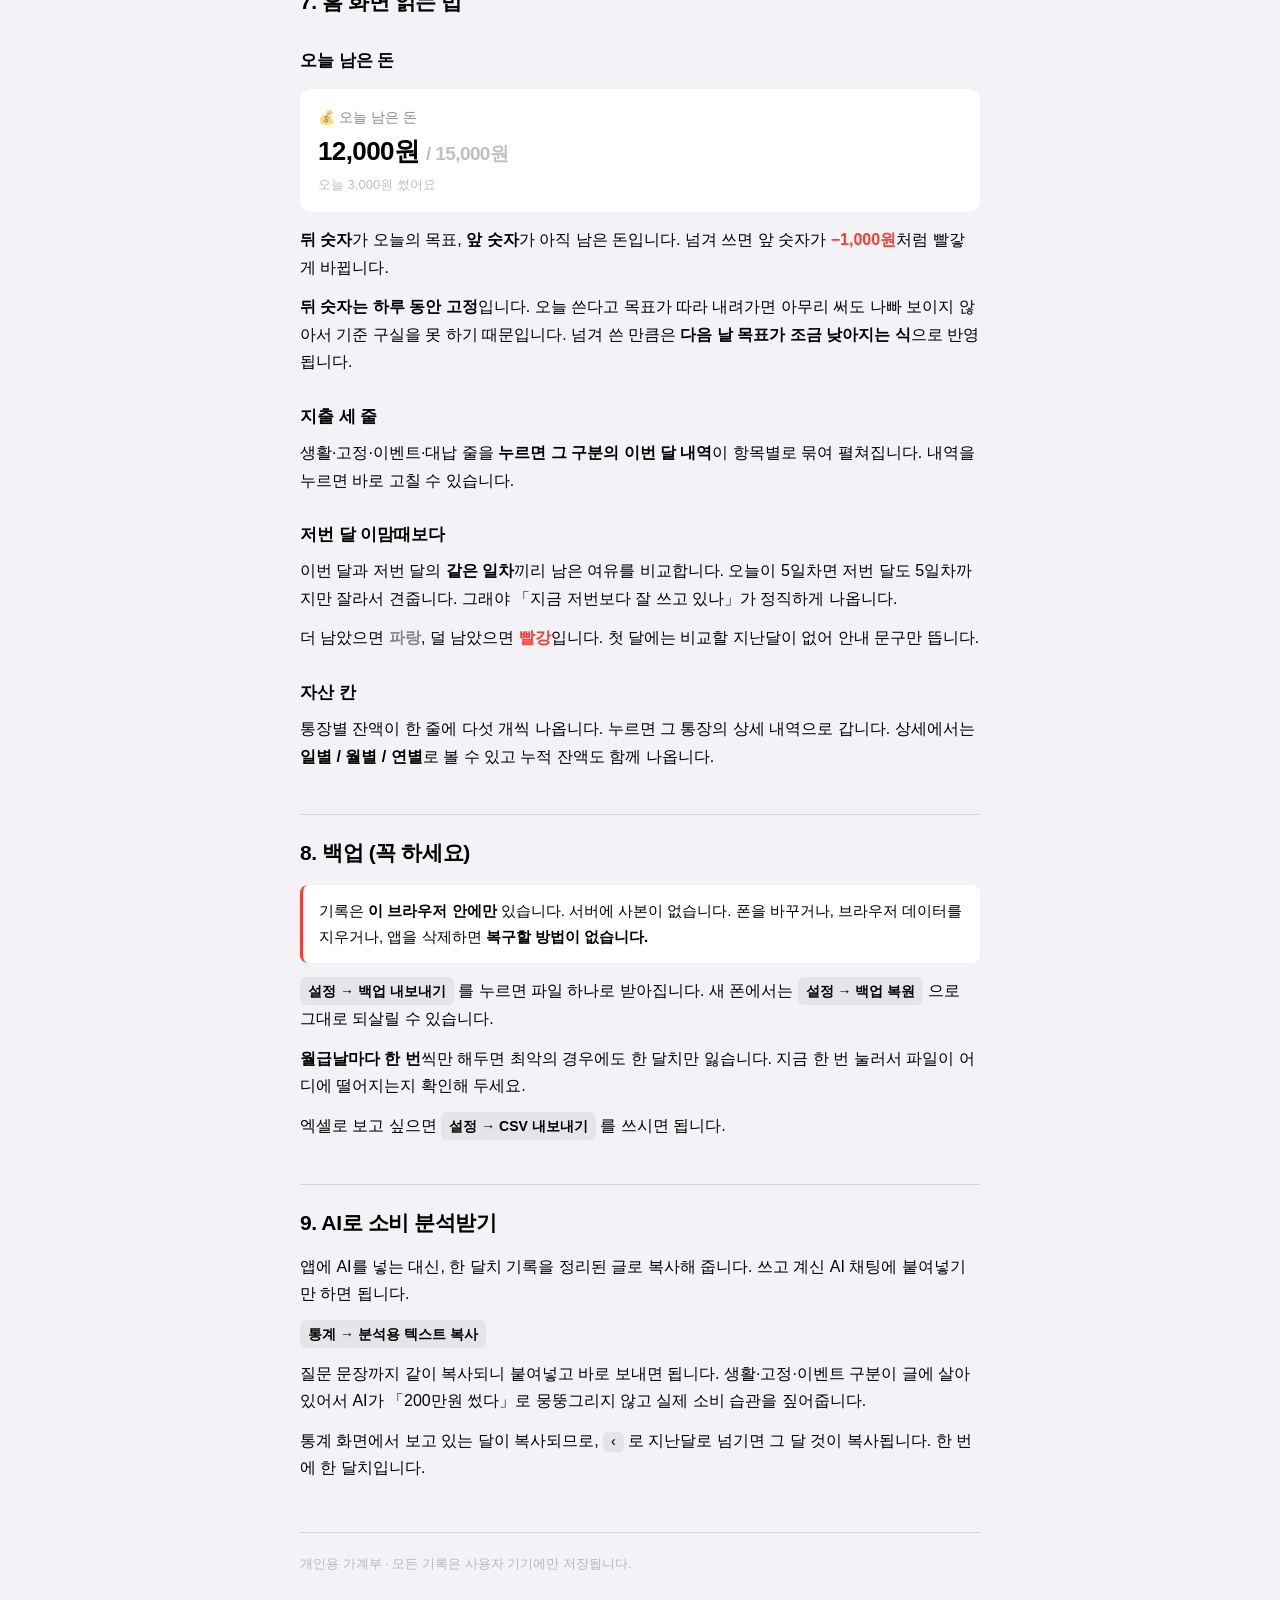
==== commit e9080303: "Feat: 카드 알림 캡처에서 금액·내용 자동 입력 (OCR) 내역 추가 화면에 "이미지에서 읽기" 를 넣었다. 카드 승인 문자나 은행 앱 알림 캡처를 고르면 금액과 가맹점을 읽어" ====
--- a/guide.html
+++ b/guide.html
@@ -254,6 +254,18 @@
   <li>지출이면 아래에서 <b>생활 / 고정 / 이벤트</b>를 확인합니다. (보통 자동으로 맞습니다)</li>
 </ol>
 
+<h3>카드 알림 캡처에서 자동으로 채우기</h3>
+<p>카드 승인 문자나 은행 앱 알림을 캡처해 두었다면
+<b>「🖼 이미지에서 읽기」</b>를 누르고 그 사진을 고르세요.
+글자를 읽어서 <b>금액과 내용을 자동으로 채워줍니다.</b></p>
+<div class="note tip">
+<b>알림 부분만 잘라서 넣으면 더 정확합니다.</b> 잠금화면 전체를 넣어도 되지만
+다른 알림까지 섞여 읽힙니다.<br><br>
+처음 한 번은 글자 인식 기능을 내려받느라 <b>11MB 정도</b>가 필요하고 잠시 걸립니다.
+이 버튼을 누르지 않으면 받지 않으니, 안 쓰실 거면 신경 쓰지 않으셔도 됩니다.
+읽은 결과가 틀리면 그냥 고치시면 됩니다.
+</div>
+
 <h3>연달아 넣을 때</h3>
 <p>저장 옆의 <b>「계속」</b>을 누르면 창이 닫히지 않고
 <b>날짜·통장·항목이 그대로 유지된 채</b> 금액칸만 비워집니다.
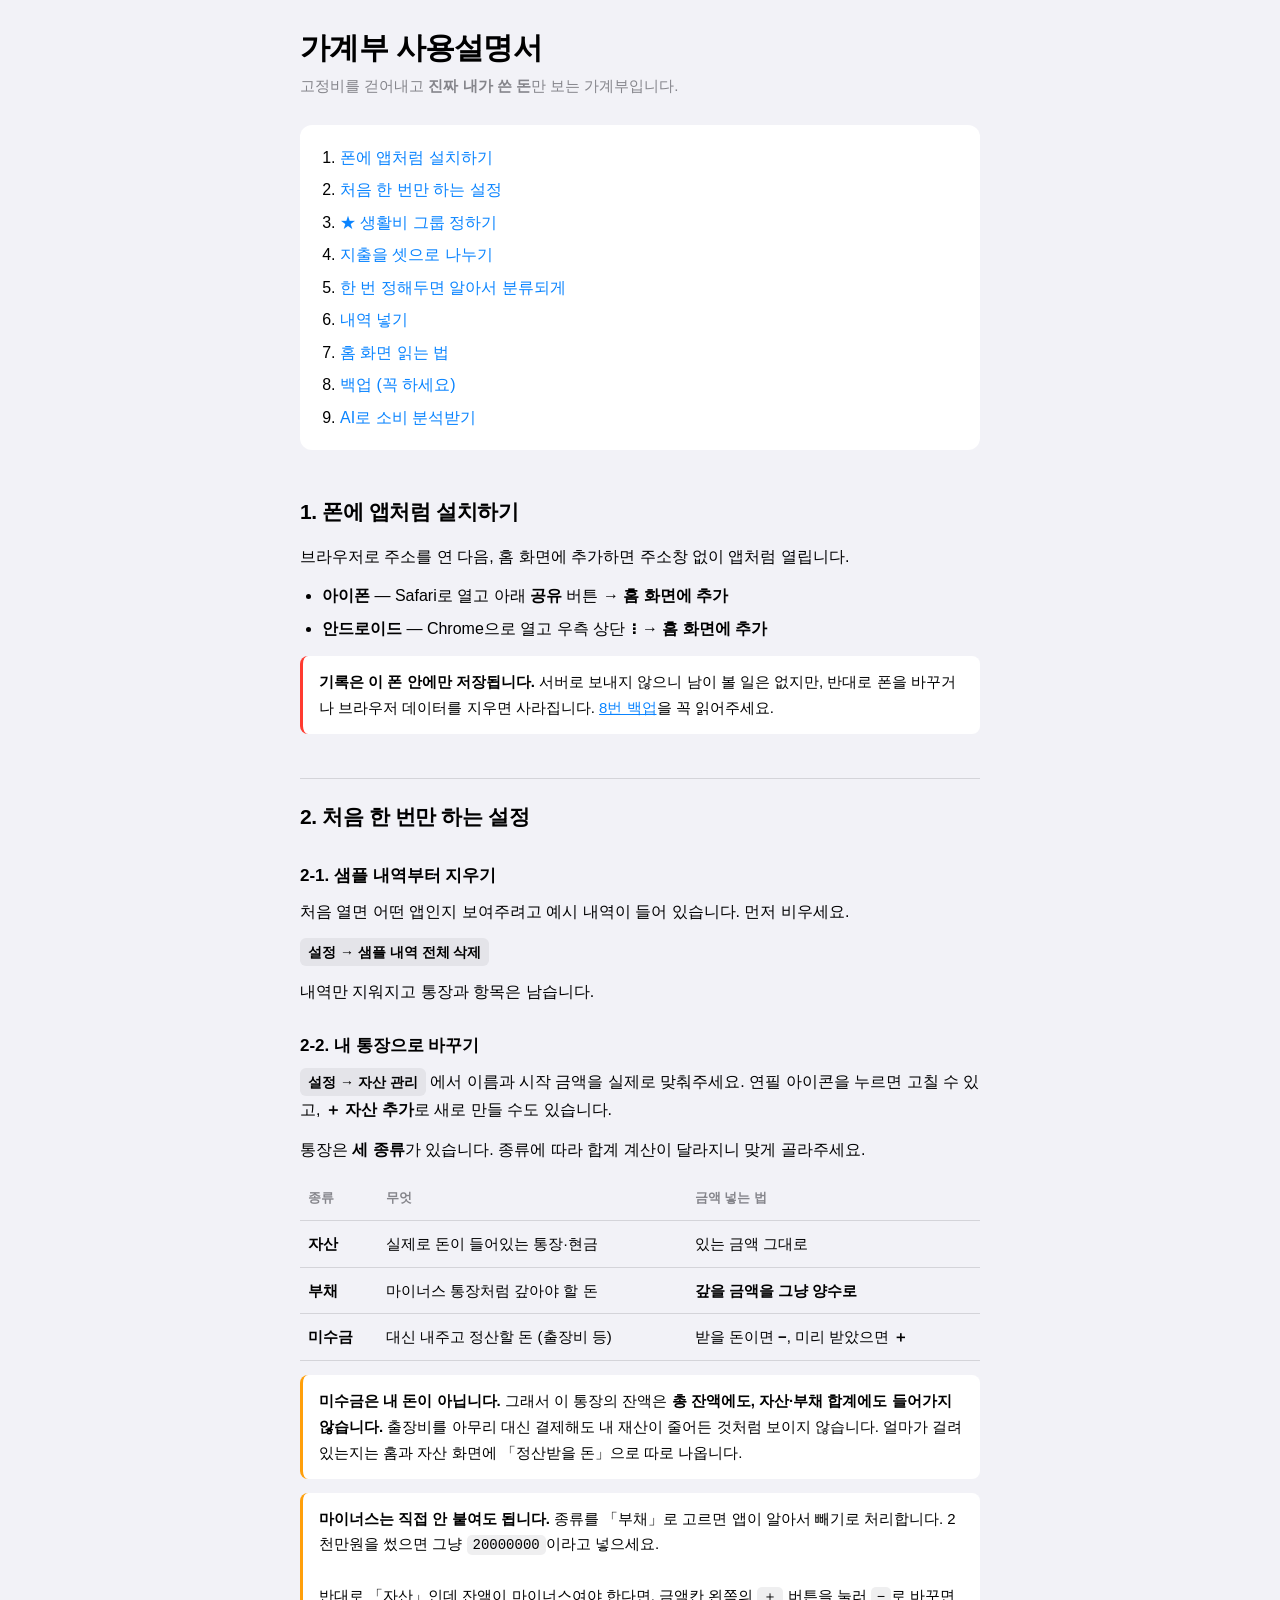
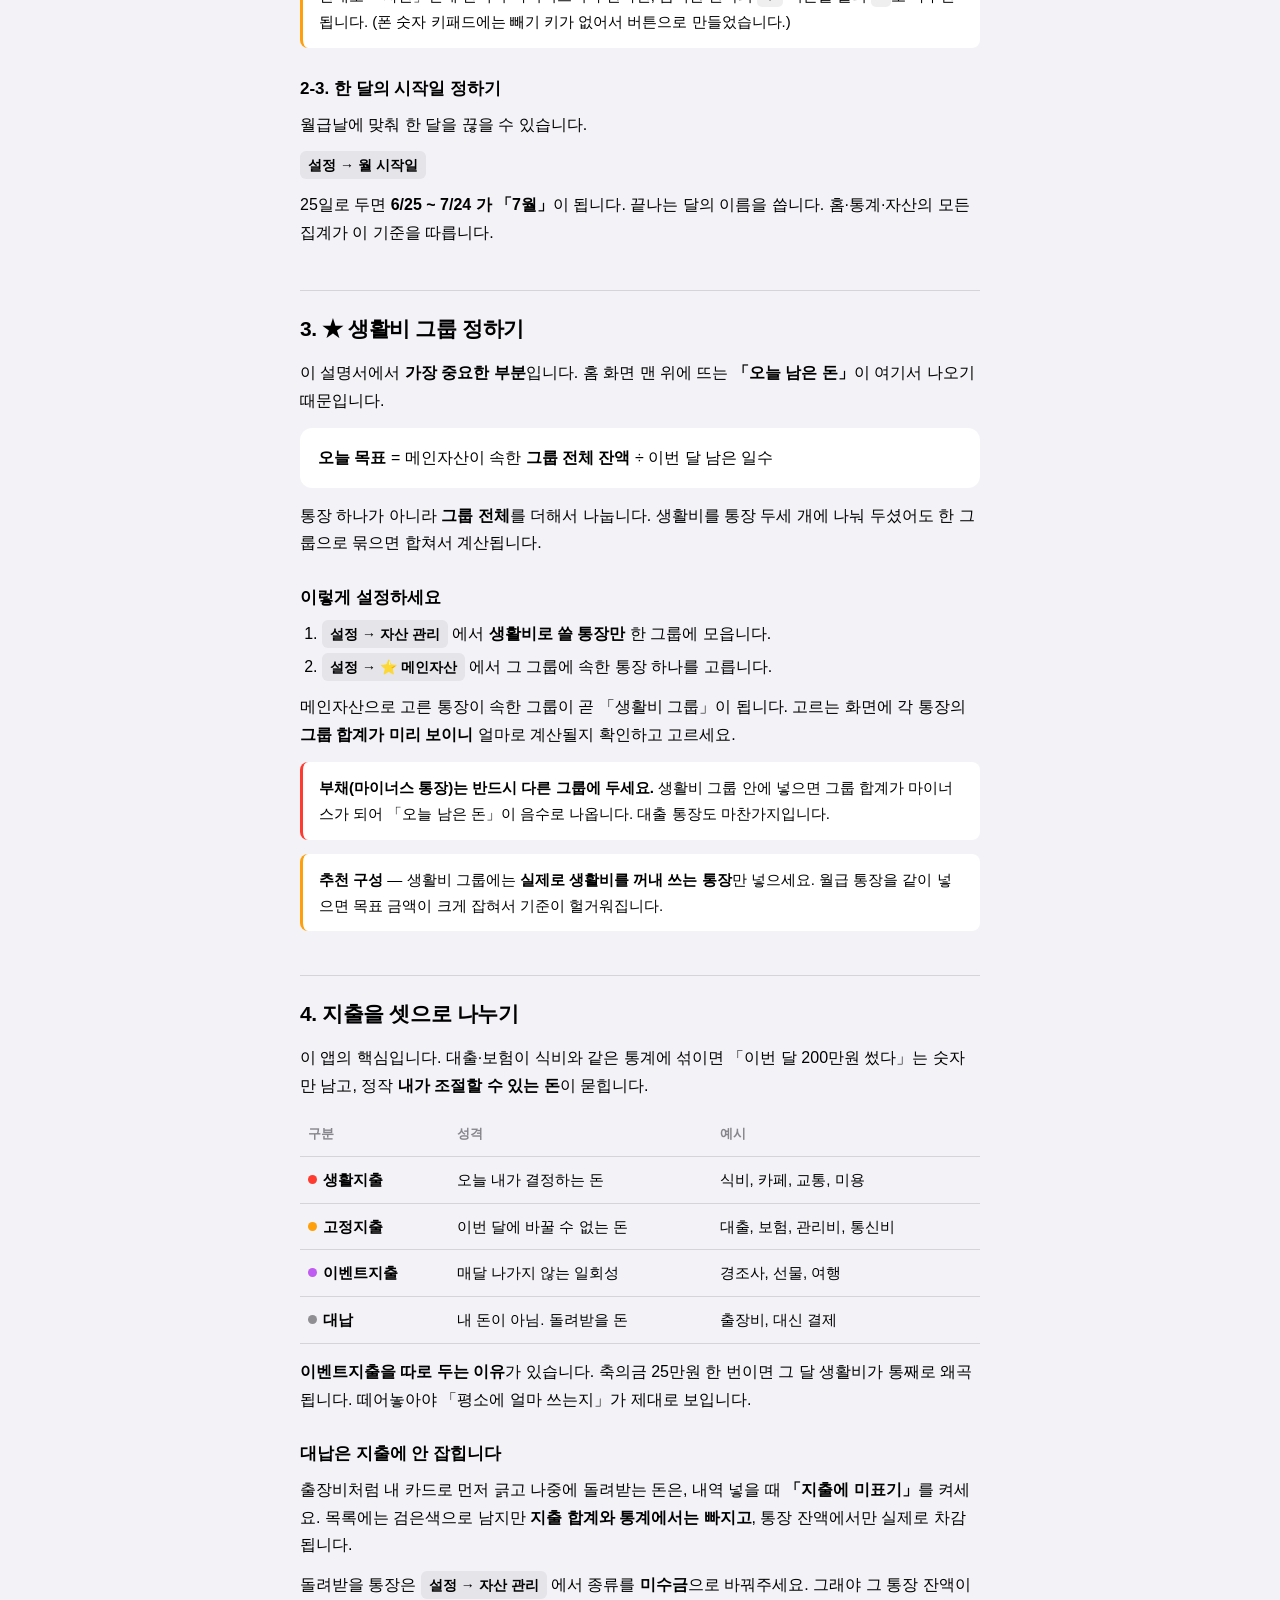
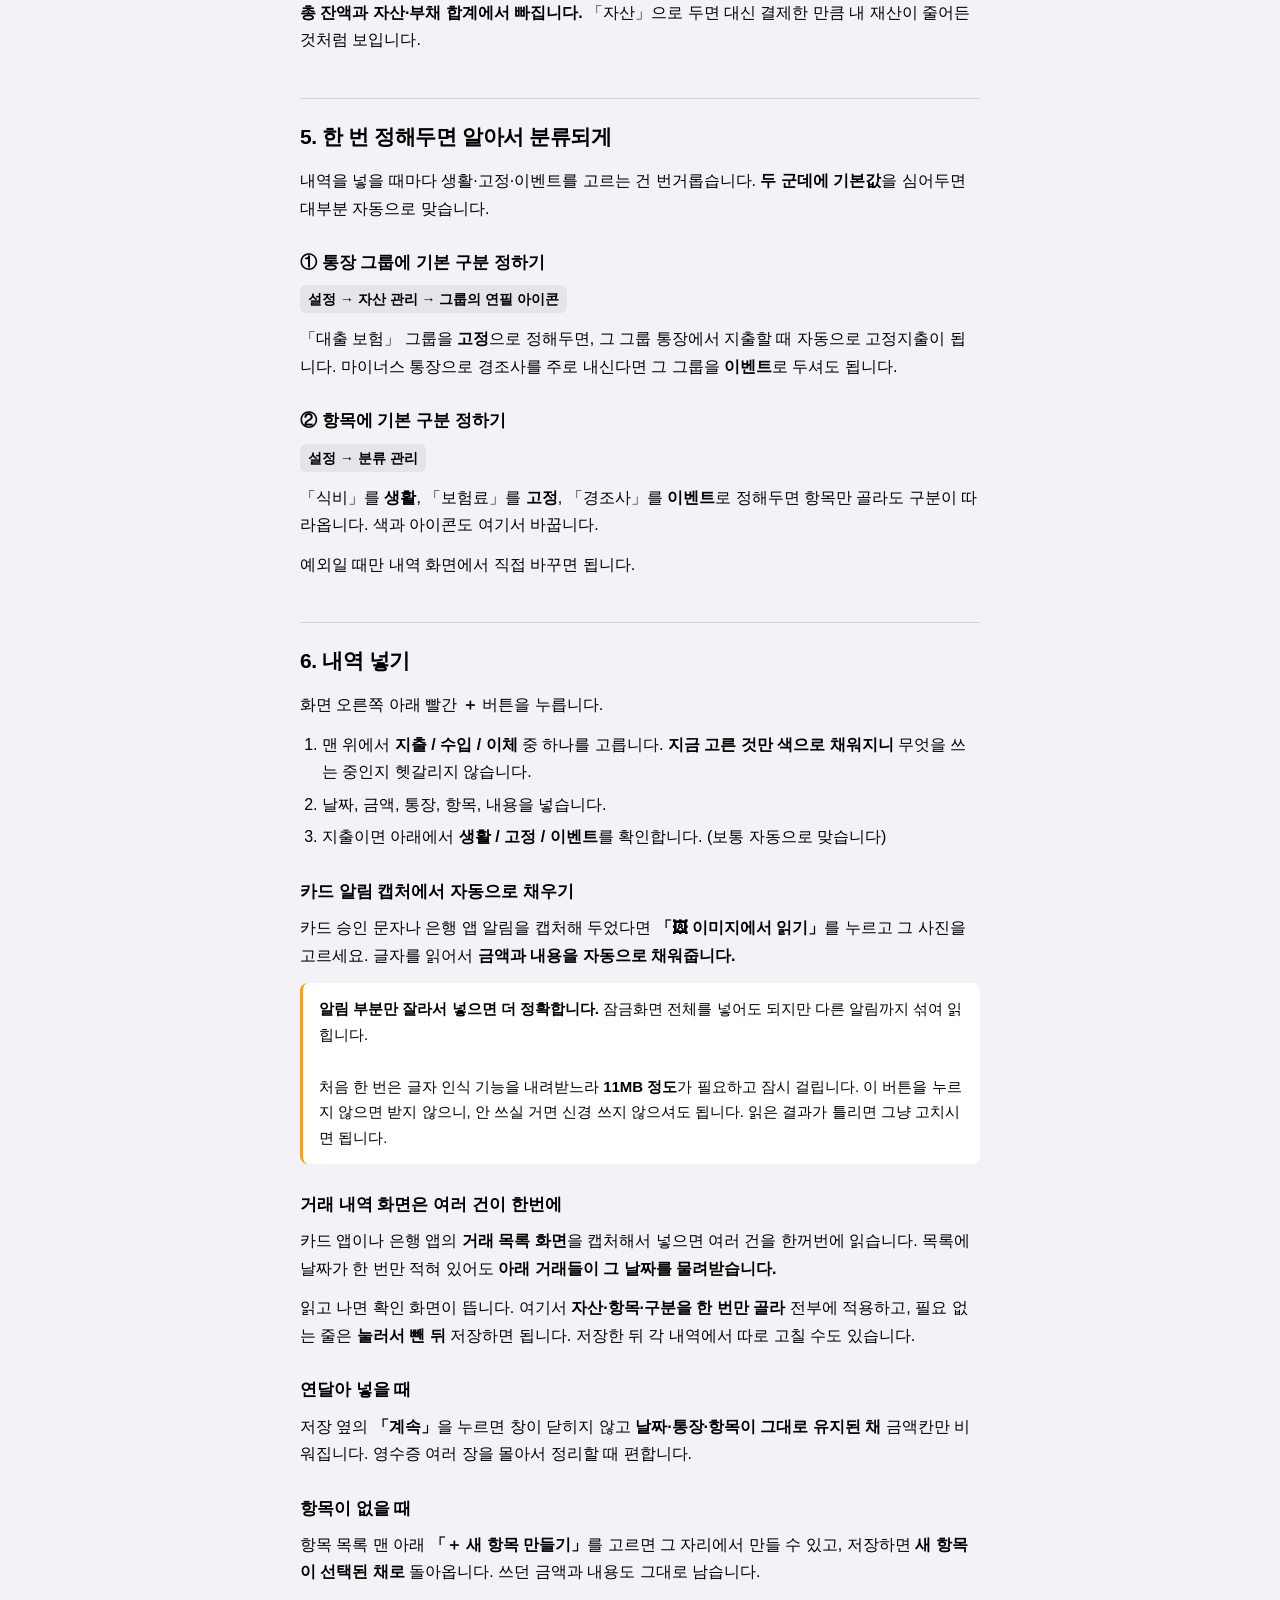
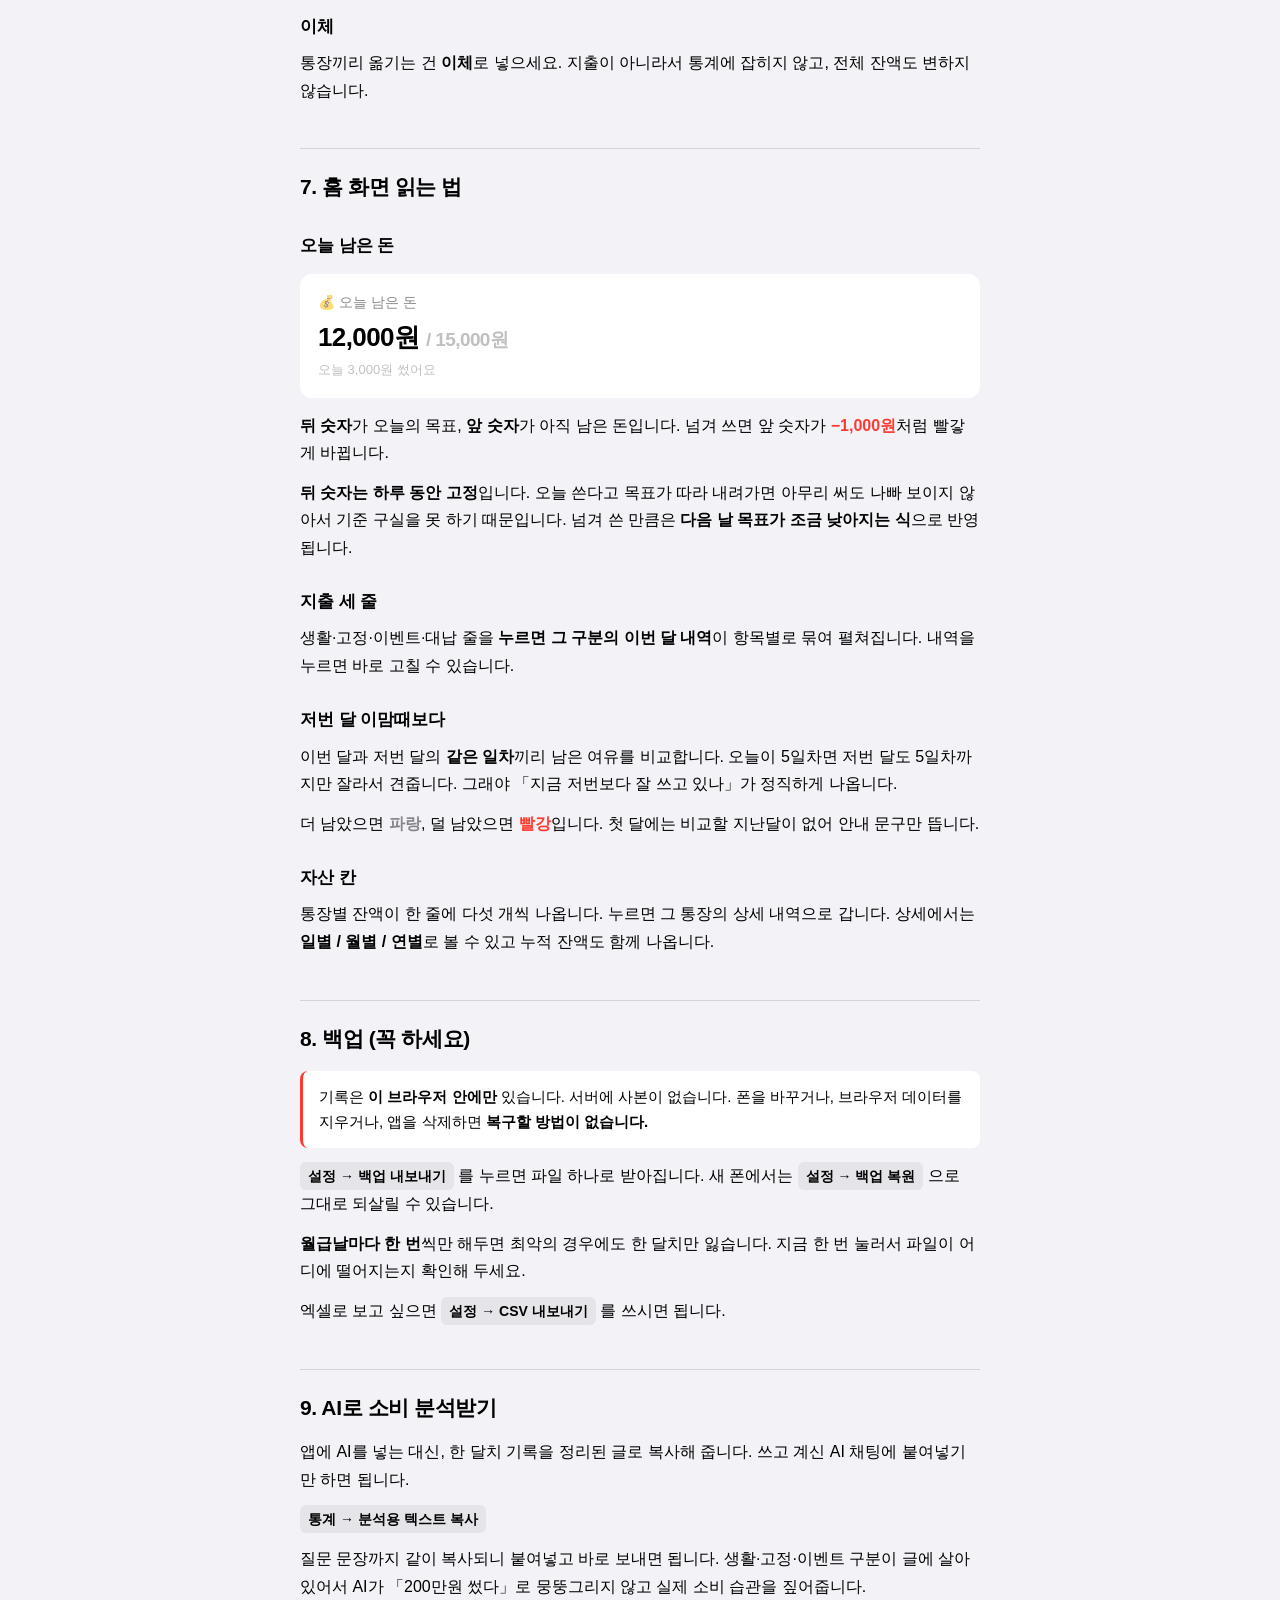
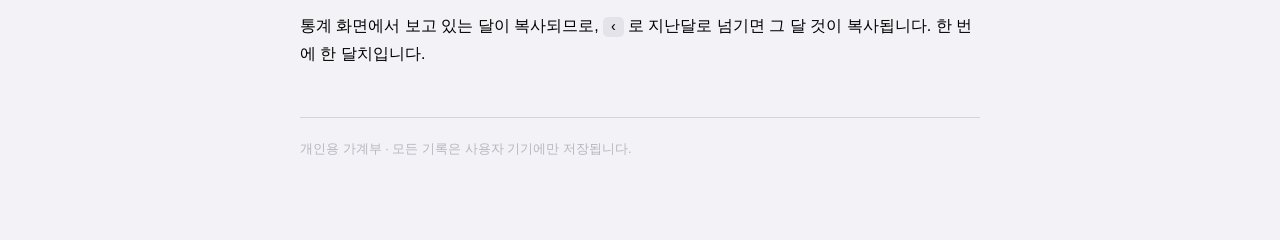
==== commit 062c2ce7: "Feat: 거래 목록 캡처에서 여러 건 한번에 담기 카드·은행 앱의 거래 목록 화면을 캡처해 넣으면 여러 건을 한꺼번에 읽어 저장한다. 기존 "이미지에서 읽기" 버튼이 알아서 판단" ====
--- a/guide.html
+++ b/guide.html
@@ -266,6 +266,14 @@
 읽은 결과가 틀리면 그냥 고치시면 됩니다.
 </div>
 
+<h3>거래 내역 화면은 여러 건이 한번에</h3>
+<p>카드 앱이나 은행 앱의 <b>거래 목록 화면</b>을 캡처해서 넣으면
+여러 건을 한꺼번에 읽습니다. 목록에 날짜가 한 번만 적혀 있어도
+<b>아래 거래들이 그 날짜를 물려받습니다.</b></p>
+<p>읽고 나면 확인 화면이 뜹니다. 여기서 <b>자산·항목·구분을 한 번만 골라</b>
+전부에 적용하고, 필요 없는 줄은 <b>눌러서 뺀 뒤</b> 저장하면 됩니다.
+저장한 뒤 각 내역에서 따로 고칠 수도 있습니다.</p>
+
 <h3>연달아 넣을 때</h3>
 <p>저장 옆의 <b>「계속」</b>을 누르면 창이 닫히지 않고
 <b>날짜·통장·항목이 그대로 유지된 채</b> 금액칸만 비워집니다.
